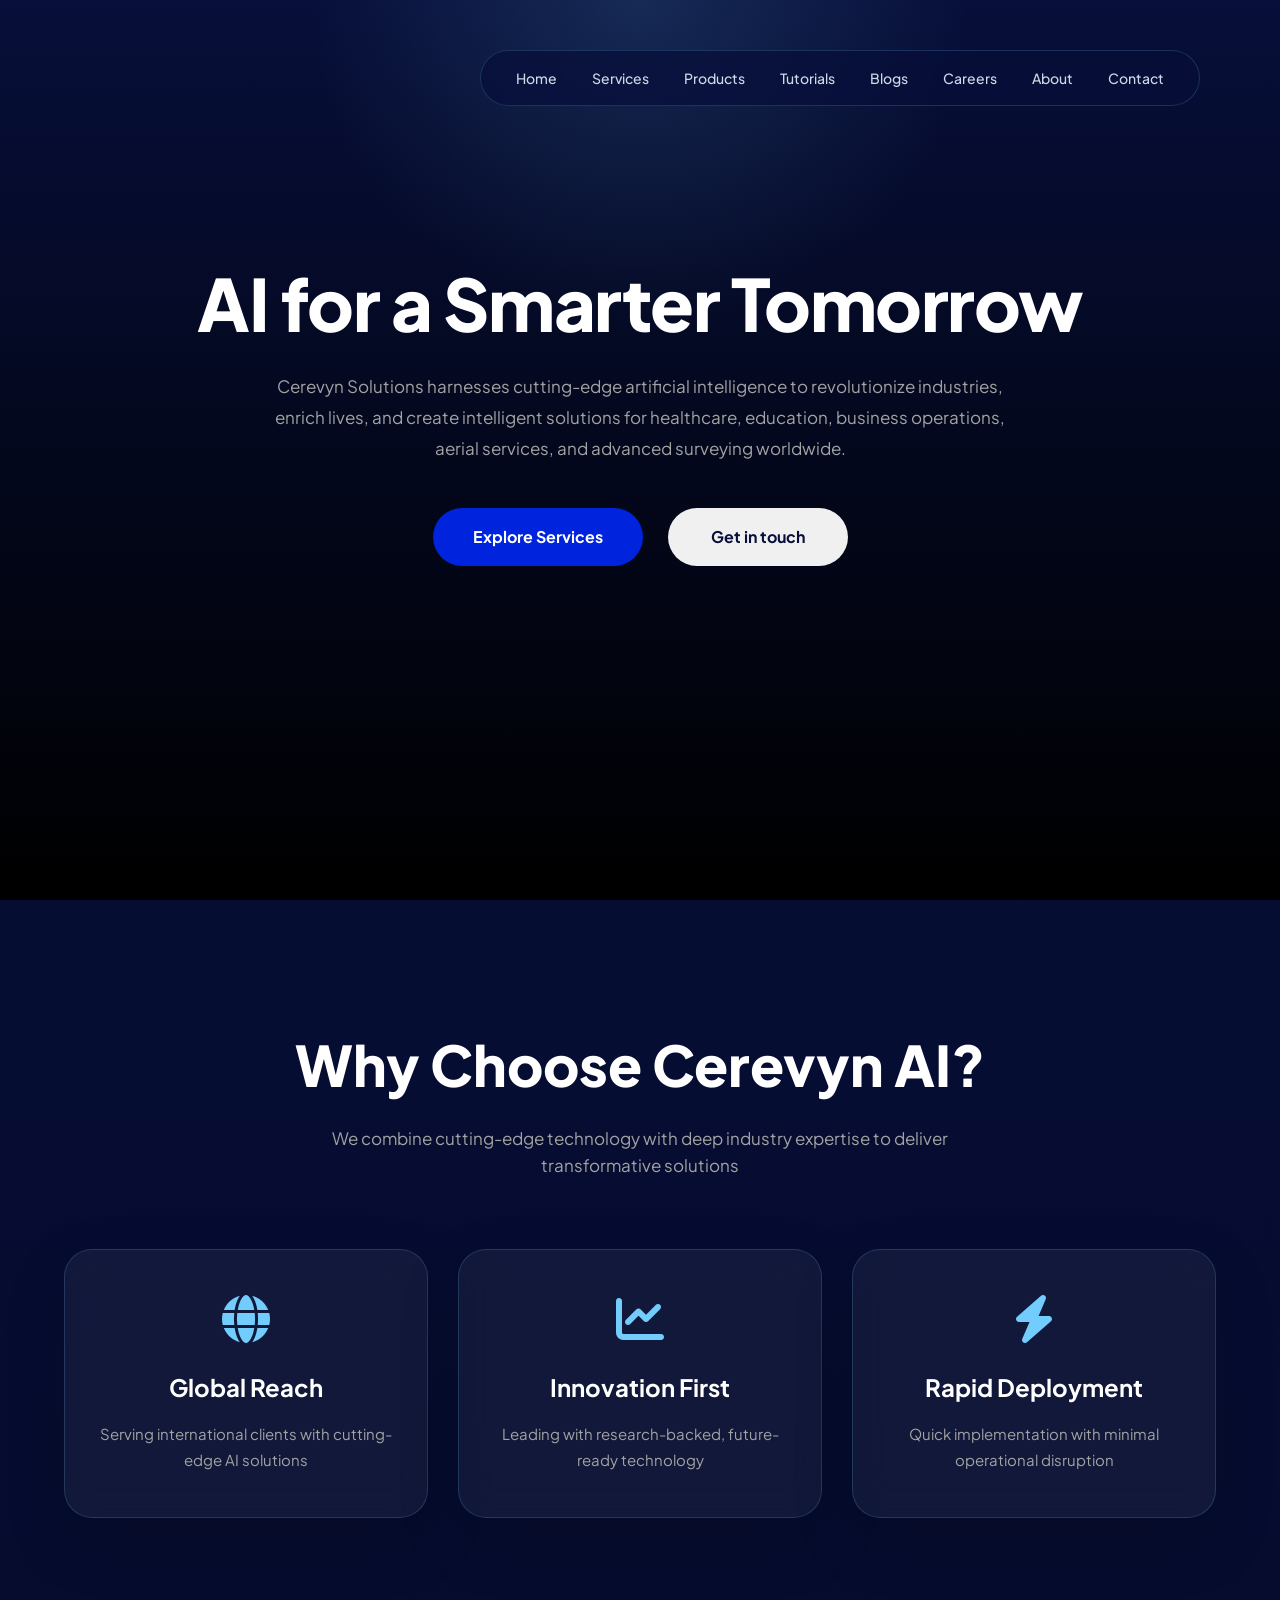
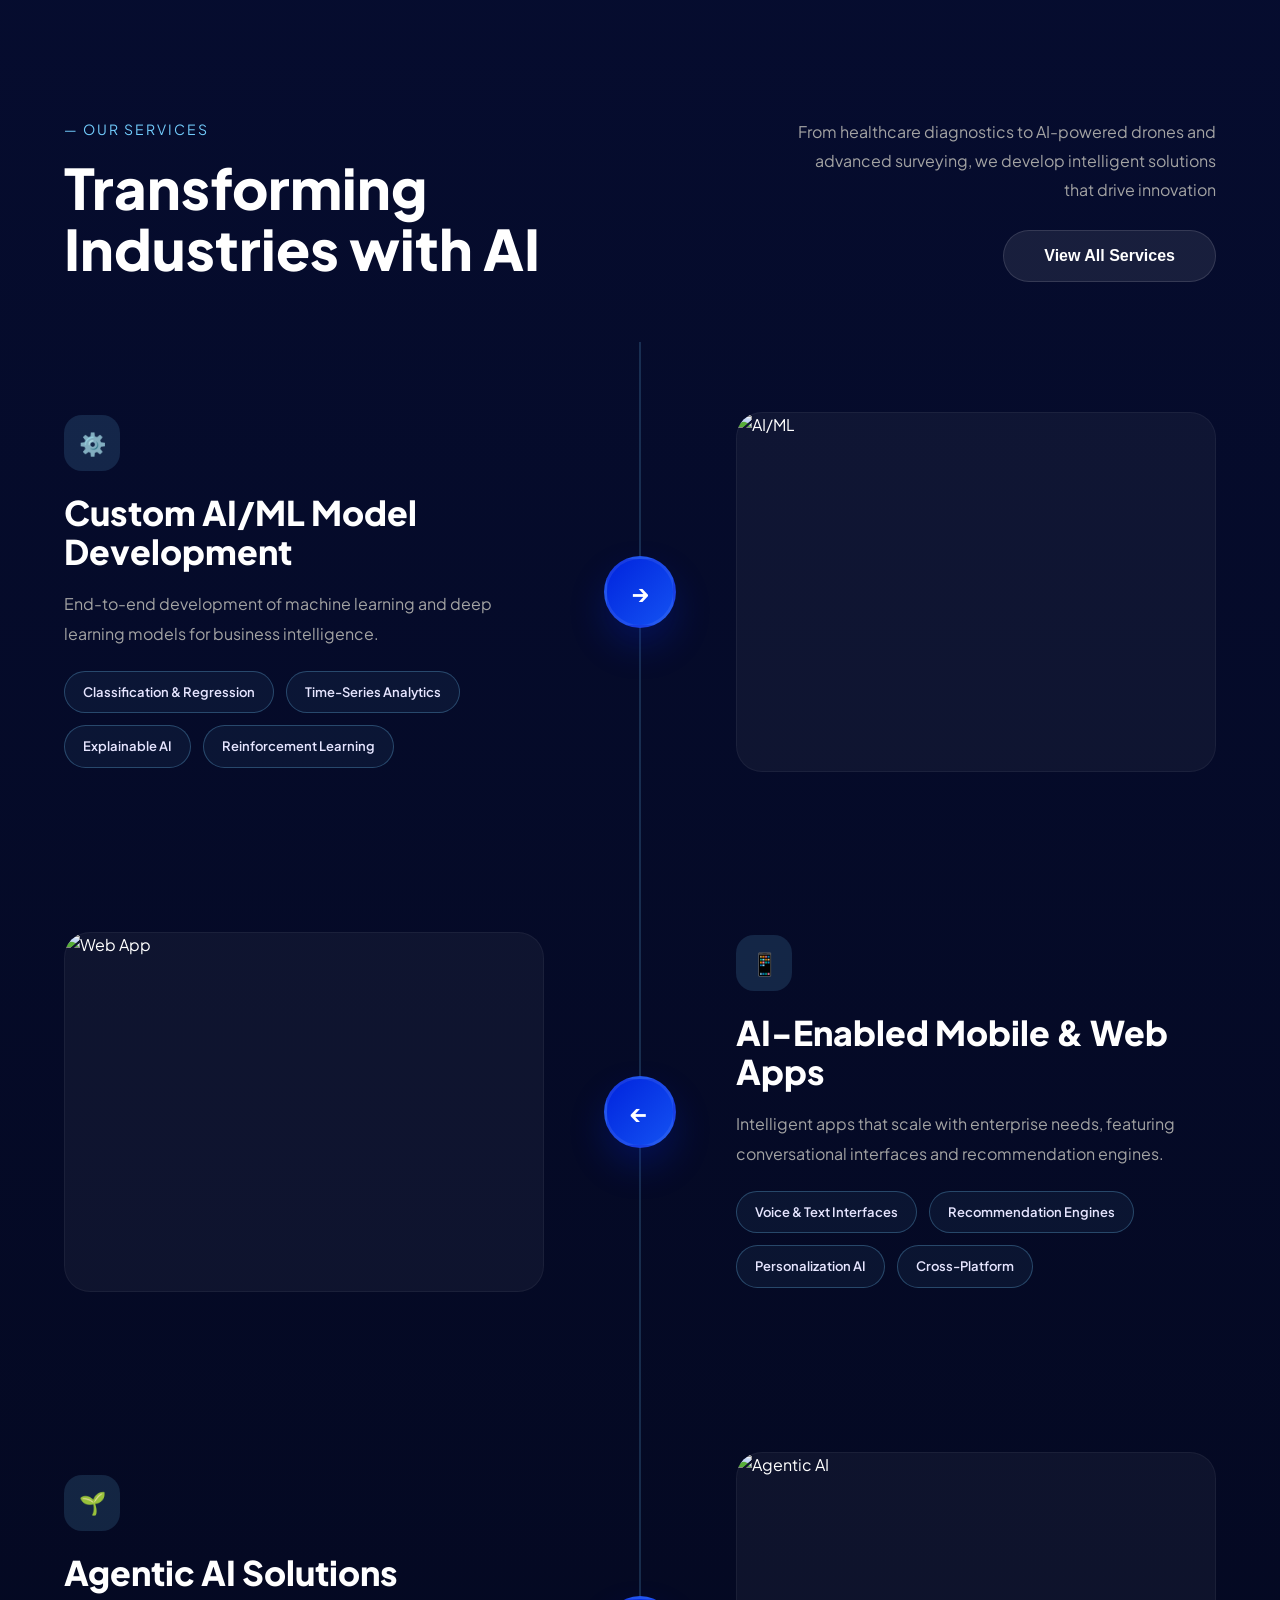
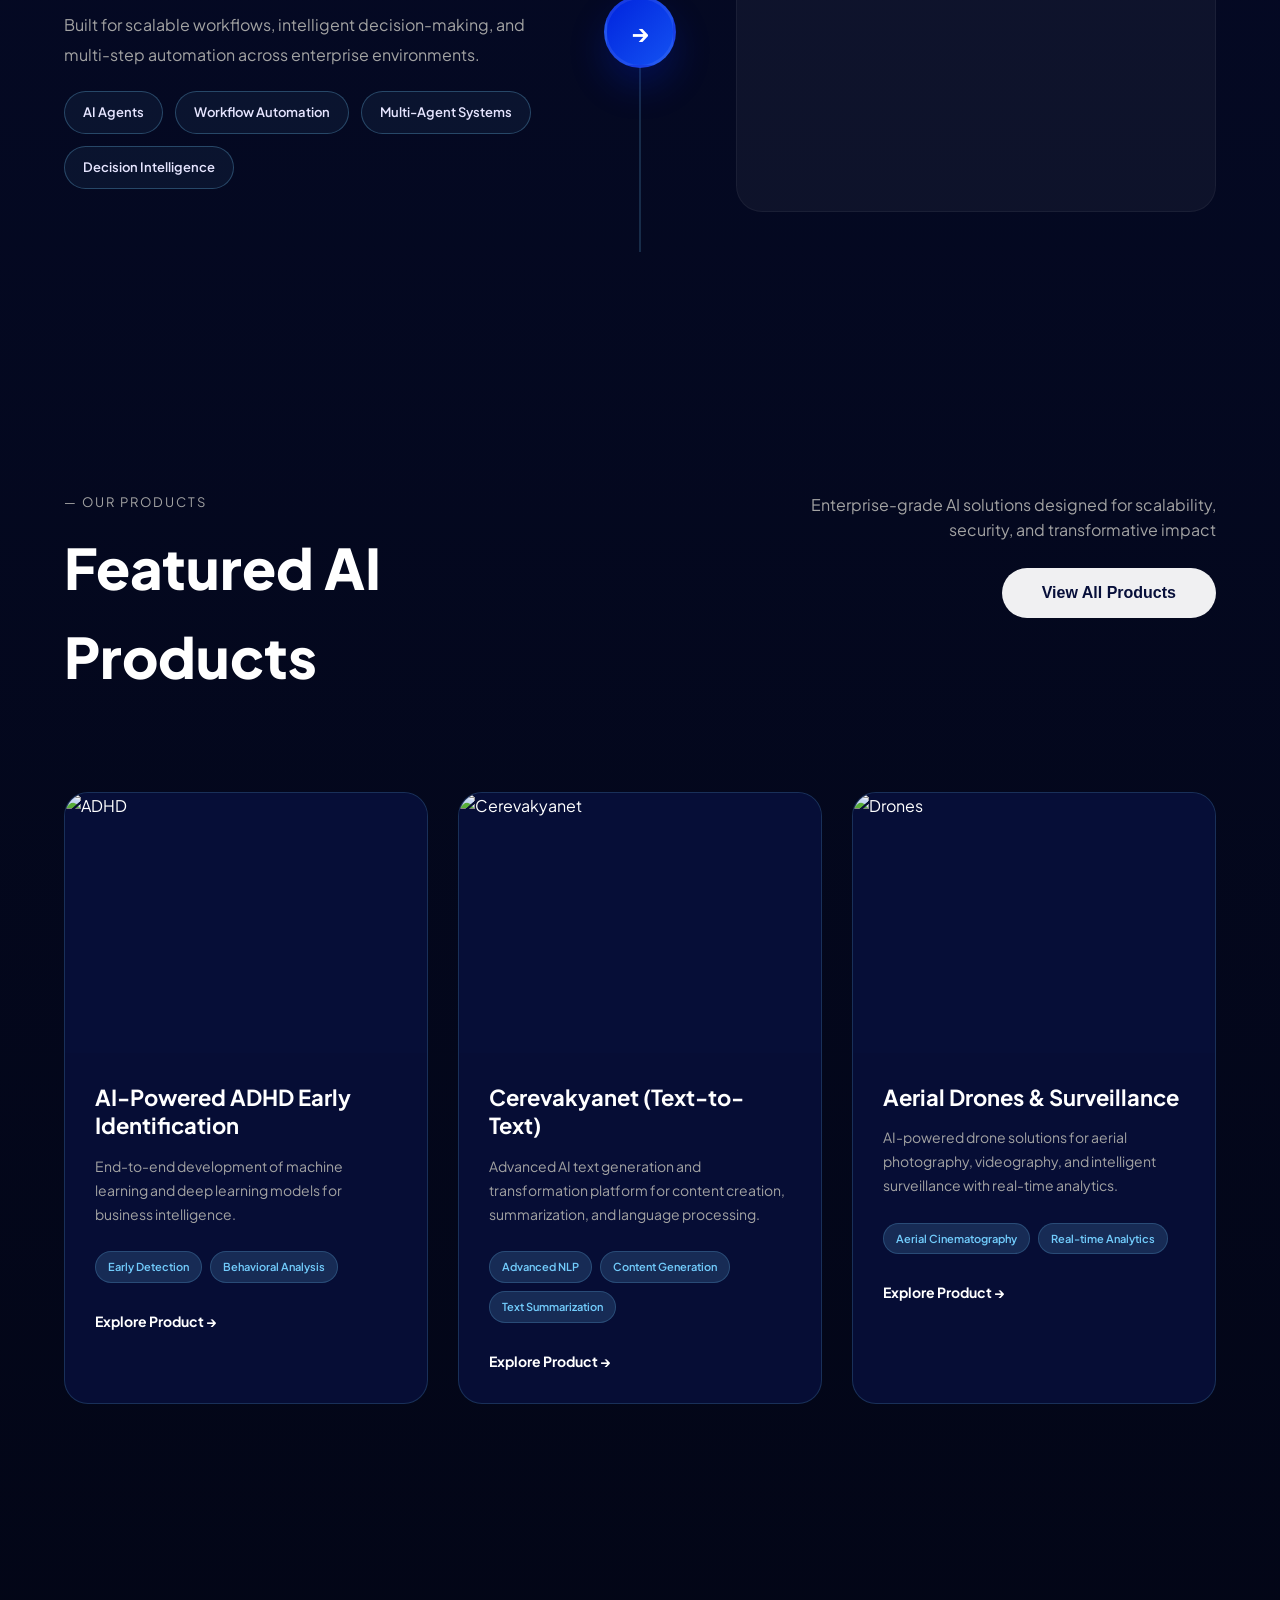
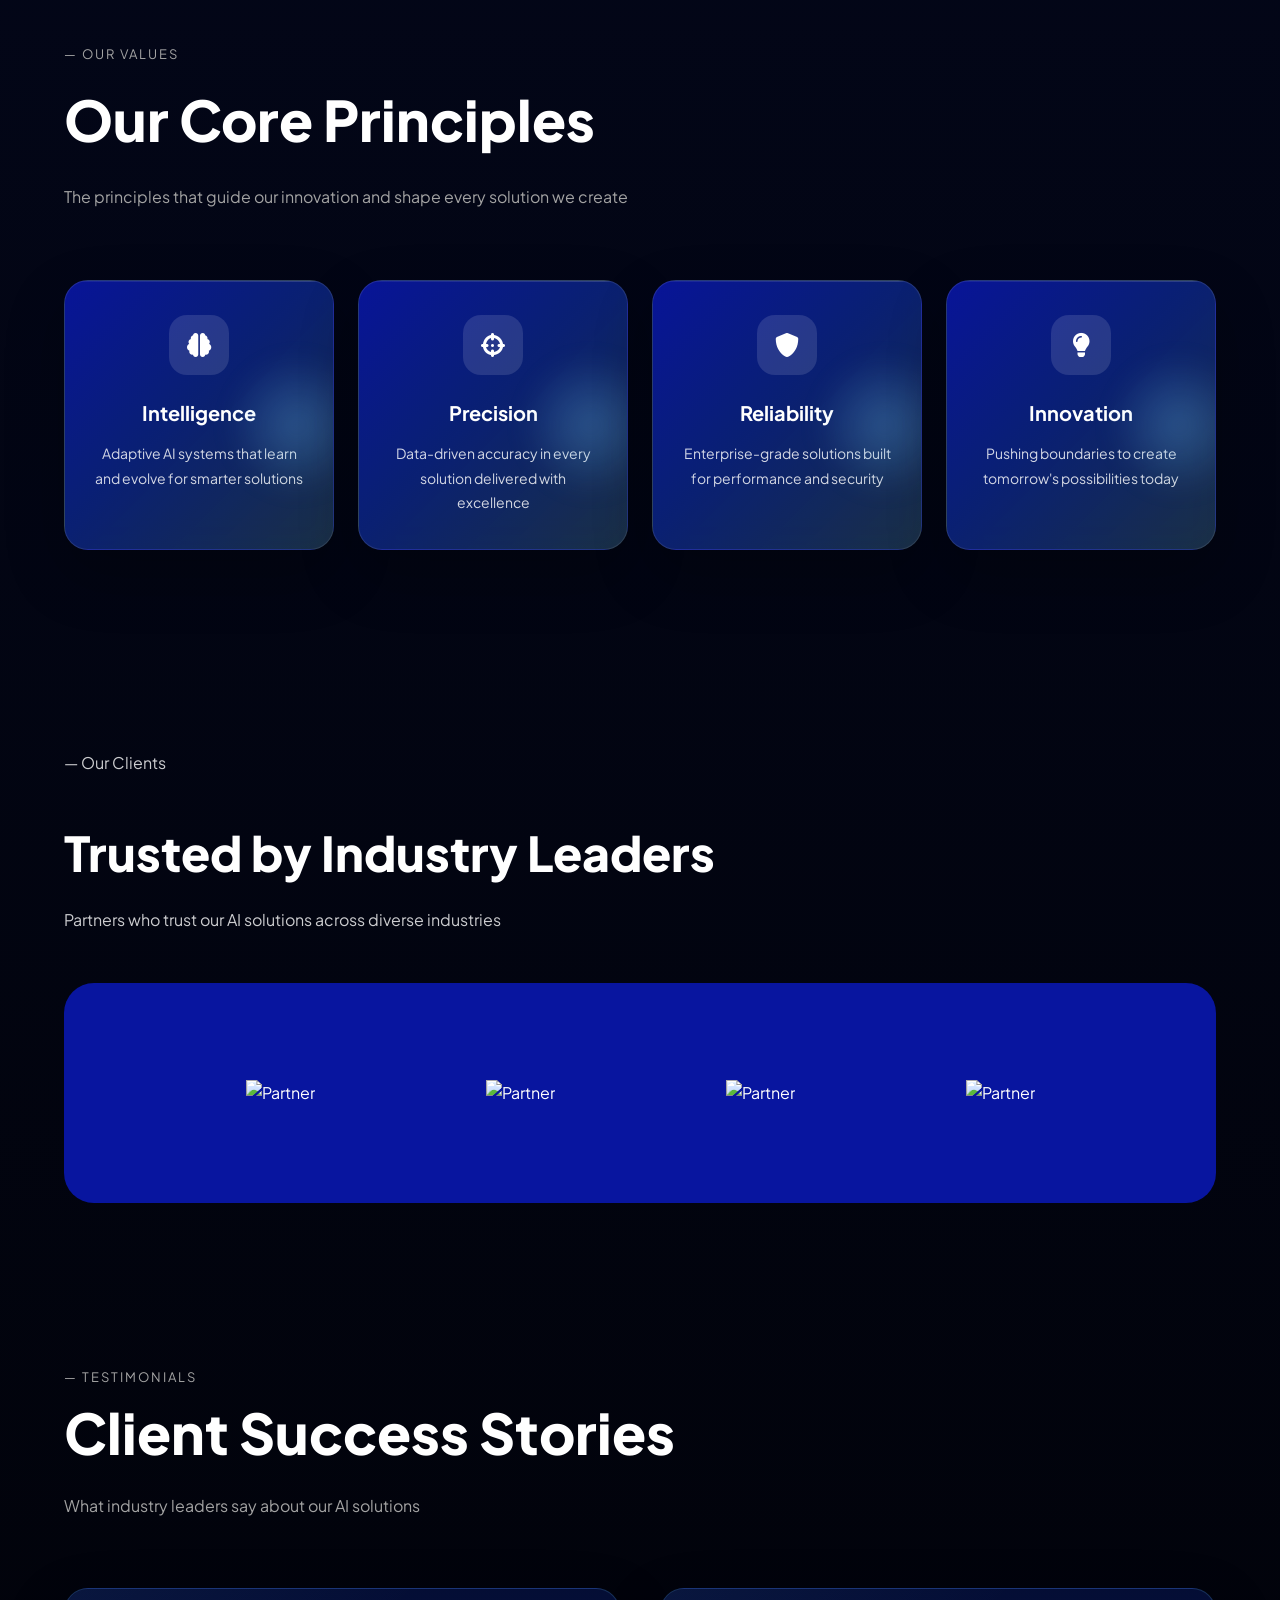
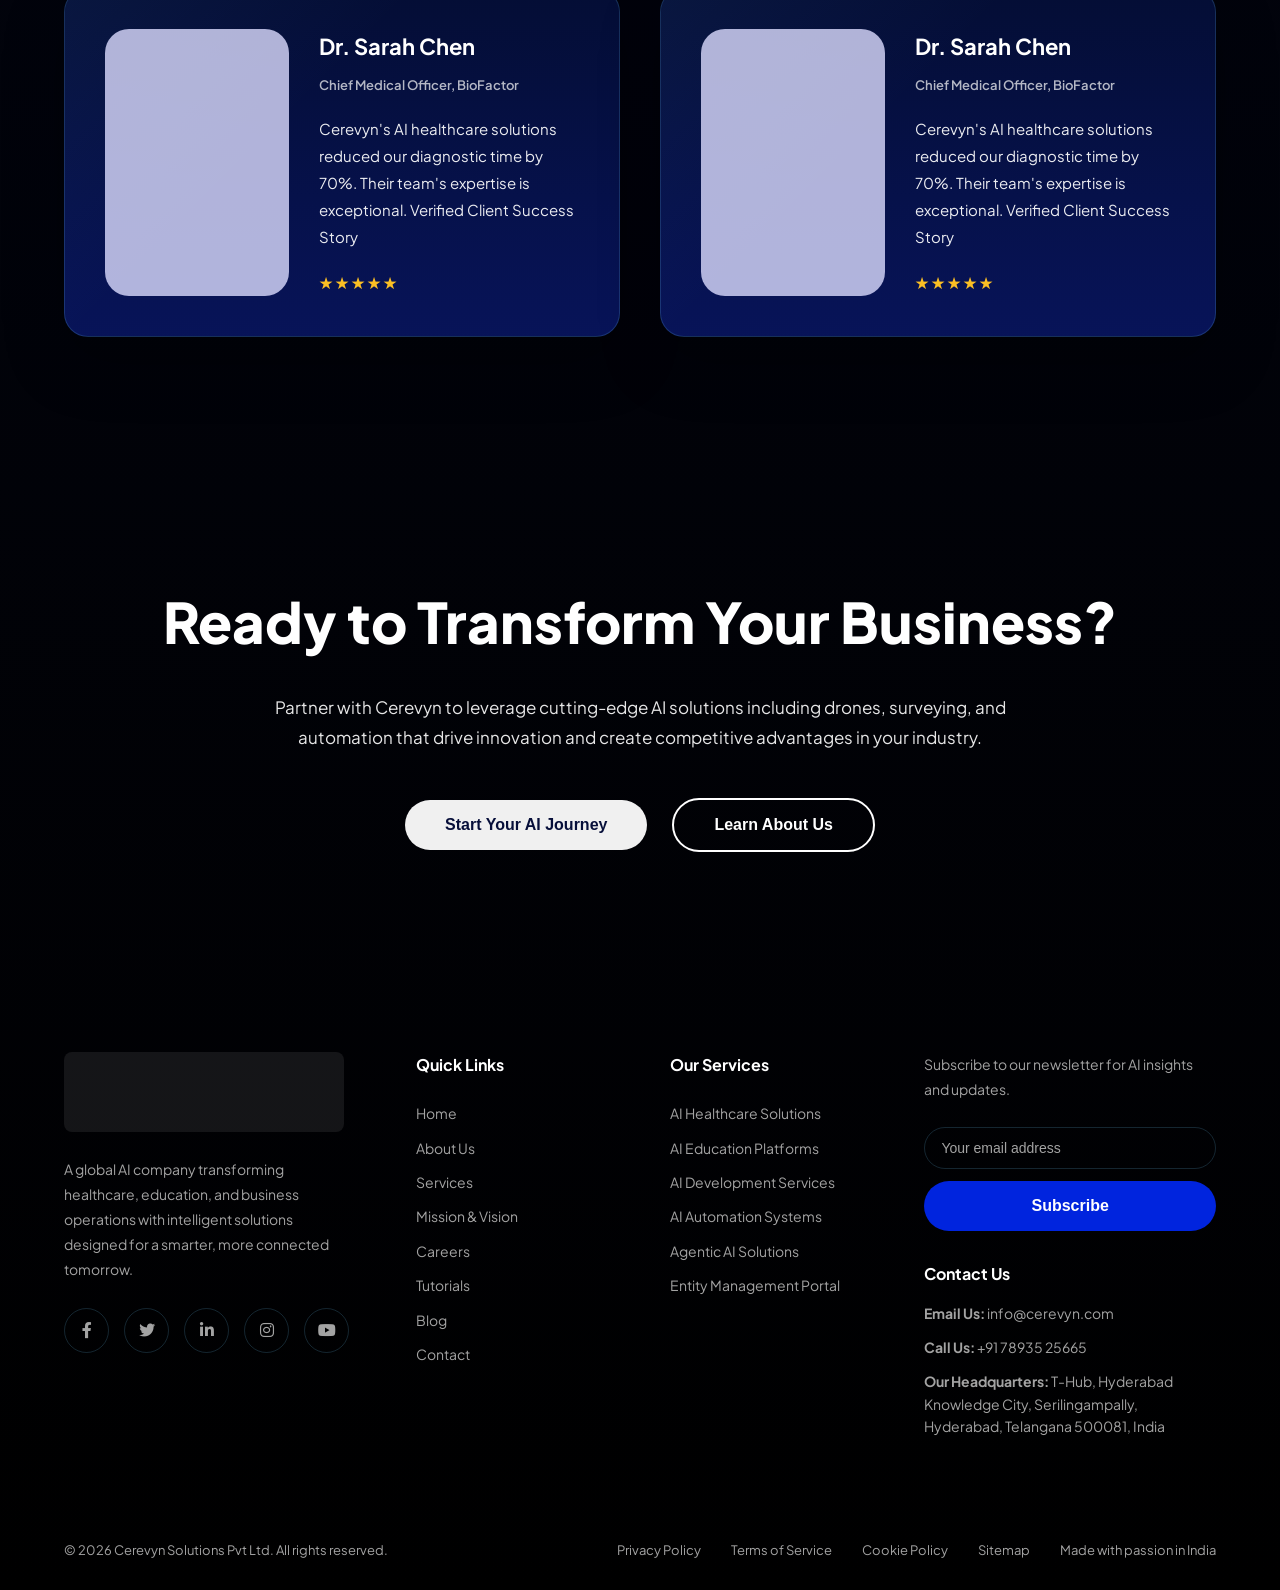
==== index.html @ 8dd22380 "Initial commit" ====
<!DOCTYPE html>
<html lang="en">
<head>
    <meta charset="UTF-8">
    <meta name="viewport" content="width=device-width, initial-scale=1.0">
    <title>Cerevyn AI | Smarter Tomorrow</title>
    <link href="https://fonts.googleapis.com/css2?family=Plus+Jakarta+Sans:wght@300;400;500;600;700;800&display=swap" rel="stylesheet">
    <link rel="stylesheet" href="https://cdnjs.cloudflare.com/ajax/libs/font-awesome/6.0.0/css/all.min.css">
    
    <style>
        :root {
            --primary-blue: #0024DE;
            --primary-accent: #72CCFC;
            --dark-bg: #070F3A;
            --darker-bg: #000000;
            --text-light: #E6E5FF;
            --text-muted: #A3A3A3;
            --surface: rgba(255, 255, 255, 0.06);
            --surface-strong: rgba(255, 255, 255, 0.10);
            --border-color: rgba(114, 204, 252, 0.18);
        }

        * { margin: 0; padding: 0; box-sizing: border-box; }
        body { 
            font-family: 'Plus Jakarta Sans', sans-serif; 
            background: linear-gradient(180deg, #070F3A 0%, #000000 100%);
            color: white; 
            line-height: 1.6; 
            overflow-x: hidden;
        }
        .container { width: 90%; max-width: 1250px; margin: auto; }

        /* === NAVIGATION === */
        nav {
            display: flex;
            justify-content: flex-end;
            align-items: center;
            padding: 20px 40px;
            position: absolute;
            top: 30px;
            right: 40px;
            z-index: 100;
        }
        .logo { 
            display: none;
        }
        .nav-links { 
            display: flex; 
            list-style: none; 
            gap: 35px;
            background: rgba(7, 15, 58, 0.75);
            padding: 14px 35px;
            border-radius: 50px;
            backdrop-filter: blur(18px);
            border: 1px solid rgba(114, 204, 252, 0.18);
        }
        .nav-links a { 
            color: #d0d8e8; 
            text-decoration: none; 
            font-size: 14px; 
            font-weight: 500; 
            transition: 0.3s;
        }
        .nav-links a:hover { color: white; }

        /* === HERO SECTION === */
        .hero {
            padding: 180px 0 220px;
            background: linear-gradient(180deg, var(--dark-bg) 0%, var(--darker-bg) 100%), url('assets/pic_1.png') center/cover no-repeat;
            position: relative;
            overflow: hidden;
            text-align: center;
            min-height: 100vh;
            display: flex;
            flex-direction: column;
            justify-content: center;
            align-items: center;
        }
        .hero::before {
            content: '';
            position: absolute;
            top: 0;
            left: 0;
            right: 0;
            bottom: 0;
            background: radial-gradient(circle at top, rgba(114, 204, 252, 0.14), transparent 30%);
            pointer-events: none;
        }
        .hero .container { position: relative; z-index: 2; display: flex; flex-direction: column; align-items: center; }
        .hero h1 { 
            font-size: 72px; 
            font-weight: 800; 
            line-height: 1.2; 
            margin-bottom: 25px; 
            letter-spacing: -1.5px;
        }
        .hero p { 
            color: var(--text-muted); 
            max-width: 750px; 
            margin-bottom: 45px; 
            font-size: 17px;
            line-height: 1.8;
        }
        .btn-group { 
            display: flex; 
            gap: 25px; 
            align-items: center; 
            justify-content: center;
        }
        .btn { 
            padding: 16px 40px; 
            border-radius: 50px; 
            text-decoration: none; 
            font-weight: 700; 
            transition: 0.3s; 
            display: inline-block; 
            cursor: pointer; 
            border: none; 
            font-size: 16px;
        }
        .btn-blue { 
            background: var(--primary-blue); 
            color: white;
            min-width: 200px;
        }
        .btn-blue:hover { background: #001BBF; }
        .btn-white { 
            background: rgba(255, 255, 255, 0.94); 
            color: var(--dark-bg);
            min-width: 180px;
        }
        .btn-white:hover { background: white; }

        /* === WHY CHOOSE SECTION === */
        .why-section {
            padding: 120px 0;
            background: transparent;
            text-align: center;
        }
        .why-section h2 { font-size: 56px; font-weight: 800; margin-bottom: 15px; }
        .why-section > .container > p { 
            color: var(--text-muted); 
            font-size: 17px; 
            max-width: 650px; 
            margin: 0 auto 70px;
        }
        .grid-3 { 
            display: grid; 
            grid-template-columns: repeat(3, 1fr); 
            gap: 30px; 
        }
        .why-card { 
            padding: 45px 30px; 
            border: 1px solid rgba(114, 204, 252, 0.18); 
            border-radius: 28px; 
            transition: transform 0.4s ease, border-color 0.4s ease, background 0.4s ease;
            background: rgba(255, 255, 255, 0.05);
            backdrop-filter: blur(18px);
            box-shadow: 0 24px 60px rgba(0, 0, 0, 0.18);
        }
        .why-card:hover { 
            border-color: rgba(114, 204, 252, 0.55);
            background: rgba(114, 204, 252, 0.12);
            transform: translateY(-10px);
        }
        .why-card i { 
            font-size: 48px; 
            margin-bottom: 25px; 
            display: block; 
            color: var(--primary-accent);
        }
        .why-card h3 { font-size: 24px; margin-bottom: 15px; font-weight: 700; }
        .why-card p { color: var(--text-muted); font-size: 15px; line-height: 1.7; }

        /* === SERVICES SECTION === */
        .services {
            padding: 80px 0 120px;
            background: transparent;
        }
        .services-header-top {
            display: flex;
            justify-content: space-between;
            align-items: flex-start;
            gap: 40px;
            margin-bottom: 60px;
        }
        .services-header-left span { 
            color: var(--primary-accent); 
            font-size: 14px; 
            text-transform: uppercase; 
            letter-spacing: 2px; 
            display: block; 
            margin-bottom: 16px;
        }
        .services-header-left h2 { 
            font-size: 56px; 
            font-weight: 800; 
            margin-bottom: 0;
            max-width: 520px;
            line-height: 1.1;
            color: white;
        }
        .services-header-right {
            text-align: right;
            max-width: 420px;
        }
        .services-header-right p { 
            color: var(--text-muted); 
            font-size: 16px; 
            margin-bottom: 25px;
            line-height: 1.8;
        }
        .services-header-right .btn-white {
            background: rgba(255,255,255,0.08);
            color: white;
            border: 1px solid rgba(255,255,255,0.12);
        }
        .services-header-right .btn-white:hover {
            background: rgba(255,255,255,0.14);
        }
        .services-timeline {
            position: relative;
            display: grid;
            gap: 80px;
            padding-top: 30px;
        }
        .timeline-line {
            position: absolute;
            left: 50%;
            transform: translateX(-50%);
            width: 2px;
            top: 0;
            bottom: 0;
            background: rgba(114, 204, 252, 0.18);
            z-index: 1;
        }
        .service-item {
            display: grid;
            grid-template-columns: 1fr 96px 1fr;
            grid-template-areas: "image dot content";
            gap: 48px;
            align-items: center;
            position: relative;
            padding: 40px 0;
        }
        .service-item:nth-child(even) {
            grid-template-areas: "content dot image";
        }
        .timeline-dot {
            grid-area: dot;
            align-self: center;
            justify-self: center;
            width: 72px;
            height: 72px;
            background: linear-gradient(135deg, var(--primary-blue), #1452f2);
            border-radius: 50%;
            display: flex;
            align-items: center;
            justify-content: center;
            color: white;
            font-size: 24px;
            z-index: 3;
            flex-shrink: 0;
            border: 3px solid rgba(255,255,255,0.08);
            box-shadow: 0 18px 36px rgba(0, 36, 222, 0.24);
            font-weight: 700;
            line-height: 1;
        }
        .service-image {
            grid-area: image;
            width: 100%;
            min-height: 360px;
            border-radius: 26px;
            overflow: hidden;
            background: rgba(255,255,255,0.04);
            box-shadow: inset 0 0 0 1px rgba(255,255,255,0.05);
        }
        .service-image img {
            width: 100%;
            height: 100%;
            object-fit: cover;
            transition: transform 0.6s ease;
        }
        .service-item:hover .service-image img {
            transform: scale(1.04);
        }
        .service-content {
            grid-area: content;
            padding: 0;
            color: var(--text-light);
            text-align: left;
            max-width: 540px;
        }
        .service-icon {
            width: 56px;
            height: 56px;
            background: rgba(114, 204, 252, 0.14);
            border-radius: 18px;
            display: flex;
            align-items: center;
            justify-content: center;
            font-size: 22px;
            color: var(--primary-accent);
            margin-bottom: 22px;
        }
        .service-content h3 { 
            font-size: 34px; 
            font-weight: 800; 
            margin-bottom: 18px;
            line-height: 1.15;
            color: white;
        }
        .service-content p { 
            color: var(--text-muted);
            font-size: 16px; 
            line-height: 1.85;
            margin-bottom: 22px;
        }
        .service-tags {
            display: flex;
            flex-wrap: wrap;
            gap: 12px;
        }
        .service-tag {
            border: 1px solid rgba(114, 204, 252, 0.28);
            color: var(--text-light);
            padding: 10px 18px;
            border-radius: 999px;
            font-size: 13px;
            font-weight: 600;
            background: rgba(114, 204, 252, 0.06);
            transition: 0.3s;
        }
        .service-tag:hover {
            background: rgba(114, 204, 252, 0.16);
            border-color: rgba(114, 204, 252, 0.45);
            color: white;
        }
        @media (max-width: 992px) {
            .services-header-top {
                flex-direction: column;
                align-items: flex-start;
            }
            .services-header-right {
                text-align: left;
                max-width: 100%;
            }
            .service-item {
                grid-template-columns: 1fr;
                gap: 25px;
                padding-left: 0;
            }
            .service-item:nth-child(even) .service-image,
            .service-item:nth-child(even) .service-content {
                order: unset;
            }
            .services-timeline {
                padding-left: 20px;
            }
            .timeline-line {
                left: 30px;
            }
            .timeline-dot {
                position: absolute;
                left: 0;
                margin-left: -36px;
            }
        }

        /* === PRODUCTS SECTION === */
        .products {
            padding: 120px 0;
            background: transparent;
        }
        .products-header {
            display: flex;
            justify-content: space-between;
            align-items: flex-start;
            margin-bottom: 70px;
        }
        .products-header-left span { color: var(--text-muted); font-size: 13px; text-transform: uppercase; letter-spacing: 2px; display: block; margin-bottom: 10px; }
        .products-header-left h2 { font-size: 56px; font-weight: 800; margin-bottom: 20px; }
        .products-header-right {
            text-align: right;
            max-width: 450px;
        }
        .products-header-right p { color: var(--text-muted); font-size: 16px; margin-bottom: 25px; }

        .prod-grid { 
            display: grid; 
            grid-template-columns: repeat(3, 1fr); 
            gap: 30px;
        }
        .prod-card { 
            background: rgba(7, 15, 58, 0.88);
            border-radius: 24px; 
            overflow: hidden;
            color: white; 
            transition: 0.4s ease;
            border: 1px solid rgba(114, 204, 252, 0.18);
        }
        .prod-card:hover { 
            transform: translateY(-10px);
            border-color: var(--primary-blue);
        }
        .prod-img { 
            width: 100%; 
            height: 260px; 
            background: rgba(7, 15, 58, 0.55); 
            overflow: hidden;
        }
        .prod-img img { 
            width: 100%; 
            height: 100%; 
            object-fit: cover;
        }
        .prod-body { 
            padding: 30px;
        }
        .prod-body h4 { 
            font-size: 22px; 
            font-weight: 700; 
            margin-bottom: 15px; 
            line-height: 1.3;
        }
        .prod-body p { 
            color: var(--text-muted); 
            font-size: 14px; 
            margin-bottom: 25px; 
            line-height: 1.7;
        }
        .prod-tags { 
            display: flex; 
            flex-wrap: wrap; 
            gap: 8px; 
            margin-bottom: 25px;
        }
        .prod-tag { 
            background: rgba(114, 204, 252, 0.16);
            color: var(--primary-accent);
            padding: 6px 12px;
            border-radius: 50px;
            font-size: 11px;
            font-weight: 600;
            border: 1px solid rgba(114, 204, 252, 0.20);
        }
        .prod-link { 
            color: white; 
            text-decoration: none; 
            font-size: 14px; 
            font-weight: 700;
            display: inline-flex;
            align-items: center;
            gap: 8px;
            transition: 0.3s;
        }
        .prod-link:hover { color: var(--primary-blue); }

        /* === PRINCIPLES SECTION === */
        .principles {
            padding: 120px 0;
            background: transparent;
        }
        .principles span:first-child { 
            color: var(--text-muted); 
            font-size: 13px; 
            text-transform: uppercase; 
            letter-spacing: 2px; 
            display: block; 
            margin-bottom: 10px;
        }
        .principles h2 { 
            font-size: 56px; 
            font-weight: 800; 
            margin-bottom: 20px;
        }
        .principles > .container > span:last-of-type { 
            color: var(--text-muted); 
            font-size: 16px;
            display: block;
            margin-bottom: 70px;
        }
        .grid-4 { 
            display: grid; 
            grid-template-columns: repeat(4, 1fr); 
            gap: 24px;
        }
        .principle-card { 
            position: relative;
            overflow: hidden;
            min-height: 220px;
            padding: 34px 28px;
            border: 1px solid rgba(217, 217, 217, 0.12);
            border-radius: 24px;
            text-align: center;
            background: linear-gradient(135deg, rgba(8, 21, 159, 0.95) 0%, rgba(10, 34, 125, 0.92) 45%, rgba(114, 204, 252, 0.22) 100%);
            box-shadow: 0 24px 60px rgba(0, 0, 0, 0.24);
            backdrop-filter: blur(18px);
            transition: transform 0.4s ease, border-color 0.4s ease;
        }
        .principle-card::before {
            content: '';
            position: absolute;
            right: -20%;
            top: 20%;
            width: 180px;
            height: 180px;
            background: radial-gradient(circle, rgba(114, 204, 252, 0.28), transparent 55%);
            filter: blur(12px);
            pointer-events: none;
        }
        .principle-card::after {
            content: '';
            position: absolute;
            left: 0;
            top: 0;
            right: 0;
            height: 1px;
            background: linear-gradient(90deg, rgba(255,255,255,0.18) 0%, rgba(217,217,217,0.53) 100%);
            opacity: 0.35;
            pointer-events: none;
        }
        .principle-card:hover {
            border-color: rgba(114, 204, 252, 0.55);
            transform: translateY(-8px);
        }
        .principle-card i { 
            width: 60px;
            height: 60px;
            margin: 0 auto 22px;
            display: inline-flex;
            align-items: center;
            justify-content: center;
            font-size: 24px; 
            color: white;
            background: rgba(255, 255, 255, 0.12);
            border-radius: 18px;
        }
        .principle-card h4 { font-size: 20px; font-weight: 700; margin-bottom: 12px; color: white; }
        .principle-card p { color: rgba(255, 255, 255, 0.82); font-size: 14px; line-height: 1.75; }

        /* === PARTNERS SECTION === */
        .partners {
            padding: 80px 0 40px;
            background: transparent;
        }
        .partners h2 { 
            font-size: 48px; 
            font-weight: 800; 
            margin-bottom: 15px; 
            color: white;
        }
        .partners > .container > span {
            color: rgba(255, 255, 255, 0.8);
            font-size: 16px;
            display: block;
            margin-bottom: 40px;
        }
        .partners-grid {
            display: flex;
            justify-content: center;
            gap: 40px;
            align-items: center;
            overflow-x: auto;
            padding: 40px 24px;
            background: #08159F;
            border-radius: 30px;
            min-height: 220px;
            scroll-snap-type: x mandatory;
            -webkit-overflow-scrolling: touch;
        }
        .partners-grid::-webkit-scrollbar {
            height: 8px;
        }
        .partners-grid::-webkit-scrollbar-thumb {
            background: rgba(255,255,255,0.18);
            border-radius: 999px;
        }
        .partner-logo {
            min-width: 200px;
            height: 140px;
            flex: 0 0 auto;
            display: flex;
            align-items: center;
            justify-content: center;
            background: transparent;
            border: none;
            border-radius: 20px;
            scroll-snap-align: center;
            box-shadow: none;
            transition: transform 0.3s ease;
        }
        .partner-logo:hover {
            transform: translateY(-4px);
        }
        .partner-logo img {
            max-width: 100%;
            max-height: 100%;
            object-fit: contain;
            filter: brightness(1.05);
        }

        /* === TESTIMONIALS SECTION === */
        .testimonials {
            padding: 120px 0;
            background: transparent;
        }
        .testimonials span:first-child { 
            color: var(--text-muted); 
            font-size: 13px; 
            text-transform: uppercase; 
            letter-spacing: 2px; 
        }
        .testimonials h2 { 
            font-size: 56px; 
            font-weight: 800; 
            margin-bottom: 15px;
        }
        .testimonials > .container > span:last-of-type { 
            color: var(--text-muted); 
            font-size: 16px;
            display: block;
            margin-bottom: 70px;
        }
        .test-grid { 
            display: grid; 
            grid-template-columns: repeat(2, 1fr); 
            gap: 40px;
        }
        .test-card { 
            position: relative;
            display: grid;
            grid-template-columns: 1fr 260px;
            gap: 30px;
            background: linear-gradient(180deg, rgba(4, 14, 55, 0.96) 0%, rgba(8, 21, 96, 0.92) 100%);
            padding: 40px;
            border-radius: 24px;
            border: 1px solid rgba(114, 204, 252, 0.18);
            box-shadow: 0 24px 60px rgba(0, 0, 0, 0.25);
            min-height: 280px;
        }
        .test-card::before {
            content: '';
            position: absolute;
            inset: 0;
            z-index: 0;
            border-radius: 24px;
            background: linear-gradient(135deg, rgba(114, 204, 252, 0.08) 0%, transparent 40%);
            opacity: 0.6;
            pointer-events: none;
        }
        .test-card > * {
            position: relative;
            z-index: 1;
        }
        .test-pfp { 
            width: 100%; 
            min-height: 240px;
            background: rgba(221, 221, 255, 0.8);
            border-radius: 24px;
            flex-shrink: 0;
        }
        .test-content h4 { 
            font-size: 22px; 
            font-weight: 700; 
            margin-bottom: 10px;
            color: white;
        }
        .test-role { 
            color: rgba(255, 255, 255, 0.7);
            font-size: 13px;
            font-weight: 600;
            margin-bottom: 20px;
        }
        .test-quote { 
            color: rgba(255, 255, 255, 0.92); 
            font-size: 15px; 
            line-height: 1.8;
            margin-bottom: 20px;
            max-width: 100%;
        }
        .stars { 
            color: #fbbf24; 
            font-size: 16px; 
            letter-spacing: 2px;
        }
        @media (max-width: 992px) {
            .test-grid { grid-template-columns: 1fr; }
            .test-card { grid-template-columns: 1fr; }
            .partners-grid { padding: 30px 18px; gap: 24px; }
        }

        /* === CTA SECTION === */
        .cta-section {
            padding: 120px 0;
            background: transparent;
            text-align: center;
        }
        .cta-section h2 { 
            font-size: 56px; 
            font-weight: 800; 
            margin-bottom: 25px;
            color: white;
        }
        .cta-section p { 
            color: rgba(255, 255, 255, 0.9); 
            font-size: 17px; 
            max-width: 750px;
            margin: 0 auto 45px;
            line-height: 1.8;
        }

        /* === FOOTER === */
        footer {
            background: transparent;
            padding: 80px 0 30px;
            border-top: none;
        }
        .footer-grid {
            display: grid;
            grid-template-columns: 1.5fr 1fr 1fr 1.5fr;
            gap: 60px;
            margin-bottom: 60px;
        }
        .footer-col h4 { 
            font-size: 16px; 
            font-weight: 700; 
            margin-bottom: 25px;
        }
        .footer-logo-box {
            background: rgba(255, 255, 255, 0.08);
            width: 280px;
            height: 80px;
            border-radius: 8px;
            margin-bottom: 25px;
        }
        .footer-col p { 
            color: var(--text-muted); 
            font-size: 14px; 
            line-height: 1.8;
            margin-bottom: 25px;
        }
        .footer-col ul {
            list-style: none;
            padding: 0;
        }
        .footer-col li { 
            color: var(--text-muted); 
            font-size: 14px; 
            margin-bottom: 12px; 
            cursor: pointer; 
            transition: 0.3s;
        }
        .footer-col li:hover { color: white; }
        .social-icons { 
            display: flex; 
            gap: 15px; 
            margin-top: 25px;
        }
        .social-icons a { 
            width: 45px;
            height: 45px;
            border: 1px solid var(--border-color);
            border-radius: 50%;
            display: flex;
            align-items: center;
            justify-content: center;
            color: var(--text-muted);
            text-decoration: none;
            transition: 0.3s;
        }
        .social-icons a:hover { 
            border-color: var(--primary-blue);
            color: white;
        }
        .footer-subscribe {
            display: flex;
            flex-direction: column;
            gap: 12px;
        }
        .footer-subscribe input {
            padding: 12px 16px;
            border-radius: 50px;
            border: 1px solid var(--border-color);
            background: transparent;
            color: white;
            font-size: 14px;
        }
        .footer-subscribe input::placeholder { color: var(--text-muted); }
        .footer-contact { margin-top: 30px; }
        .footer-contact h4 { margin-bottom: 15px; }
        .contact-item {
            color: var(--text-muted);
            font-size: 14px;
            margin-bottom: 12px;
        }
        .footer-bottom {
            border-top: none;
            padding-top: 30px;
            display: flex;
            justify-content: space-between;
            align-items: center;
            color: var(--text-muted);
            font-size: 13px;
        }
        .footer-bottom-links { display: flex; gap: 30px; }
        .footer-bottom-links a { color: var(--text-muted); text-decoration: none; transition: 0.3s; }
        .footer-bottom-links a:hover { color: white; }

        @media (max-width: 992px) {
            .grid-3, .grid-4, .prod-grid, .test-grid, .footer-grid, .partners-grid { 
                grid-template-columns: 1fr;
            }
            .services-timeline { gap: 40px; }
            .timeline-center { display: none; }
            .service-item { grid-template-columns: 1fr; }
            .timeline-dot { display: none; }
        }
    </style>
</head>
<body>

<body>

<body>

    <!-- === NAVIGATION + HERO === -->
    <section class="hero">
        <nav>
            <ul class="nav-links">
                <li><a href="index.html">Home</a></li>
                <li><a href="services.html">Services</a></li>
                <li><a href="products.html">Products</a></li>
                <li><a href="#">Tutorials</a></li>
                <li><a href="#">Blogs</a></li>
                <li><a href="#">Careers</a></li>
                <li><a href="#">About</a></li>
                <li><a href="#">Contact</a></li>
            </ul>
        </nav>
        <div class="container" style="margin-top: 80px;">
            <h1>AI for a Smarter Tomorrow</h1>
            <p>Cerevyn Solutions harnesses cutting-edge artificial intelligence to revolutionize industries, enrich lives, and create intelligent solutions for healthcare, education, business operations, aerial services, and advanced surveying worldwide.</p>
            <div class="btn-group">
                <a href="services.html" class="btn btn-blue">Explore Services</a>
                <a href="#" class="btn btn-white">Get in touch</a>
            </div>
        </div>
    </section>

    <!-- === WHY CHOOSE === -->
    <section class="why-section">
        <div class="container">
            <h2>Why Choose Cerevyn AI?</h2>
            <p>We combine cutting-edge technology with deep industry expertise to deliver transformative solutions</p>
            <div class="grid-3">
                <div class="why-card">
                    <i class="fas fa-globe"></i>
                    <h3>Global Reach</h3>
                    <p>Serving international clients with cutting-edge AI solutions</p>
                </div>
                <div class="why-card">
                    <i class="fas fa-chart-line"></i>
                    <h3>Innovation First</h3>
                    <p>Leading with research-backed, future-ready technology</p>
                </div>
                <div class="why-card">
                    <i class="fas fa-bolt"></i>
                    <h3>Rapid Deployment</h3>
                    <p>Quick implementation with minimal operational disruption</p>
                </div>
            </div>
        </div>
    </section>

    <!-- === SERVICES === -->
    <section class="services">
        <div class="container">
            <div class="services-header-top">
                <div class="services-header-left">
                    <span>— Our Services</span>
                    <h2>Transforming Industries with AI</h2>
                </div>
                <div class="services-header-right">
                    <p>From healthcare diagnostics to AI-powered drones and advanced surveying, we develop intelligent solutions that drive innovation</p>
                    <button class="btn btn-white">View All Services</button>
                </div>
            </div>

            <div class="services-timeline">
                <div class="timeline-line"></div>

                <!-- Service 1 -->
                <div class="service-item">
                    <div class="service-image">
                        <img src="https://images.unsplash.com/photo-1620712014215-c8ee4a2b7d46?w=600" alt="AI/ML">
                    </div>
                    <div class="timeline-dot">→</div>
                    <div class="service-content">
                        <div class="service-icon">⚙️</div>
                        <h3>Custom AI/ML Model Development</h3>
                        <p>End-to-end development of machine learning and deep learning models for business intelligence.</p>
                        <div class="service-tags">
                            <span class="service-tag">Classification & Regression</span>
                            <span class="service-tag">Time-Series Analytics</span>
                            <span class="service-tag">Explainable AI</span>
                            <span class="service-tag">Reinforcement Learning</span>
                        </div>
                    </div>
                </div>

                <!-- Service 2 -->
                <div class="service-item">
                    <div class="service-content">
                        <div class="service-icon">📱</div>
                        <h3>AI-Enabled Mobile & Web Apps</h3>
                        <p>Intelligent apps that scale with enterprise needs, featuring conversational interfaces and recommendation engines.</p>
                        <div class="service-tags">
                            <span class="service-tag">Voice & Text Interfaces</span>
                            <span class="service-tag">Recommendation Engines</span>
                            <span class="service-tag">Personalization AI</span>
                            <span class="service-tag">Cross-Platform</span>
                        </div>
                    </div>
                    <div class="timeline-dot">←</div>
                    <div class="service-image">
                        <img src="https://images.unsplash.com/photo-1517694712202-14dd9538aa97?w=600" alt="Web App">
                    </div>
                </div>

                <!-- Service 3 -->
                <div class="service-item">
                    <div class="service-image">
                        <img src="https://images.unsplash.com/photo-1677442d019cecf8fbf5d1b51591f0caf97ea89e5?w=600" alt="Agentic AI">
                    </div>
                    <div class="timeline-dot">→</div>
                    <div class="service-content">
                        <div class="service-icon">🌱</div>
                        <h3>Agentic AI Solutions</h3>
                        <p>Built for scalable workflows, intelligent decision-making, and multi-step automation across enterprise environments.</p>
                        <div class="service-tags">
                            <span class="service-tag">AI Agents</span>
                            <span class="service-tag">Workflow Automation</span>
                            <span class="service-tag">Multi-Agent Systems</span>
                            <span class="service-tag">Decision Intelligence</span>
                        </div>
                    </div>
                </div>
            </div>
        </div>
    </section>

    <!-- === PRODUCTS === -->
    <section class="products">
        <div class="container">
            <div class="products-header">
                <div class="products-header-left">
                    <span>— Our Products</span>
                    <h2>Featured AI<br>Products</h2>
                </div>
                <div class="products-header-right">
                    <p>Enterprise-grade AI solutions designed for scalability, security, and transformative impact</p>
                    <button class="btn btn-white">View All Products</button>
                </div>
            </div>

            <div class="prod-grid">
                <div class="prod-card">
                    <div class="prod-img">
                        <img src="https://images.unsplash.com/photo-1559757175-5700dde675bc?w=600" alt="ADHD">
                    </div>
                    <div class="prod-body">
                        <h4>AI-Powered ADHD Early Identification</h4>
                        <p>End-to-end development of machine learning and deep learning models for business intelligence.</p>
                        <div class="prod-tags">
                            <span class="prod-tag">Early Detection</span>
                            <span class="prod-tag">Behavioral Analysis</span>
                        </div>
                        <a href="#" class="prod-link">Explore Product →</a>
                    </div>
                </div>

                <div class="prod-card">
                    <div class="prod-img">
                        <img src="https://images.unsplash.com/photo-1531746790731-6c087fecd05a?w=600" alt="Cerevakyanet">
                    </div>
                    <div class="prod-body">
                        <h4>Cerevakyanet (Text-to-Text)</h4>
                        <p>Advanced AI text generation and transformation platform for content creation, summarization, and language processing.</p>
                        <div class="prod-tags">
                            <span class="prod-tag">Advanced NLP</span>
                            <span class="prod-tag">Content Generation</span>
                            <span class="prod-tag">Text Summarization</span>
                        </div>
                        <a href="#" class="prod-link">Explore Product →</a>
                    </div>
                </div>

                <div class="prod-card">
                    <div class="prod-img">
                        <img src="https://images.unsplash.com/photo-1508614589041-895b88991e3e?w=600" alt="Drones">
                    </div>
                    <div class="prod-body">
                        <h4>Aerial Drones & Surveillance</h4>
                        <p>AI-powered drone solutions for aerial photography, videography, and intelligent surveillance with real-time analytics.</p>
                        <div class="prod-tags">
                            <span class="prod-tag">Aerial Cinematography</span>
                            <span class="prod-tag">Real-time Analytics</span>
                        </div>
                        <a href="#" class="prod-link">Explore Product →</a>
                    </div>
                </div>
            </div>
        </div>
    </section>

    <!-- === PRINCIPLES === -->
    <section class="principles">
        <div class="container">
            <span>— Our Values</span>
            <h2>Our Core Principles</h2>
            <span>The principles that guide our innovation and shape every solution we create</span>
            <div class="grid-4">
                <div class="principle-card">
                    <i class="fas fa-brain"></i>
                    <h4>Intelligence</h4>
                    <p>Adaptive AI systems that learn and evolve for smarter solutions</p>
                </div>
                <div class="principle-card">
                    <i class="fas fa-crosshairs"></i>
                    <h4>Precision</h4>
                    <p>Data-driven accuracy in every solution delivered with excellence</p>
                </div>
                <div class="principle-card">
                    <i class="fas fa-shield-alt"></i>
                    <h4>Reliability</h4>
                    <p>Enterprise-grade solutions built for performance and security</p>
                </div>
                <div class="principle-card">
                    <i class="fas fa-lightbulb"></i>
                    <h4>Innovation</h4>
                    <p>Pushing boundaries to create tomorrow's possibilities today</p>
                </div>
            </div>
        </div>
    </section>

    <!-- === PARTNERS === -->
    <section class="partners">
        <div class="container">
            <span>— Our Clients</span>
            <h2>Trusted by Industry Leaders</h2>
            <span>Partners who trust our AI solutions across diverse industries</span>
            <div class="partners-grid" style="margin-top: 50px;">
                <div class="partner-logo">
                    <img src="https://via.placeholder.com/200x100/FFD700/000080?text=Partner1" alt="Partner">
                </div>
                <div class="partner-logo">
                    <img src="https://via.placeholder.com/200x100/20B2AA/000080?text=Partner2" alt="Partner">
                </div>
                <div class="partner-logo">
                    <img src="https://via.placeholder.com/200x100/FFD700/000080?text=Partner3" alt="Partner">
                </div>
                <div class="partner-logo">
                    <img src="https://via.placeholder.com/200x100/4169E1/000080?text=Partner4" alt="Partner">
                </div>
            </div>
        </div>
    </section>

    <!-- === TESTIMONIALS === -->
    <section class="testimonials">
        <div class="container">
            <span>— Testimonials</span>
            <h2>Client Success Stories</h2>
            <span>What industry leaders say about our AI solutions</span>
            <div class="test-grid" style="margin-top: 60px;">
                <div class="test-card">
                    <div class="test-pfp"></div>
                    <div class="test-content">
                        <h4>Dr. Sarah Chen</h4>
                        <div class="test-role">Chief Medical Officer, BioFactor</div>
                        <p class="test-quote">Cerevyn's AI healthcare solutions reduced our diagnostic time by 70%. Their team's expertise is exceptional. Verified Client Success Story</p>
                        <div class="stars">★★★★★</div>
                    </div>
                </div>
                <div class="test-card">
                    <div class="test-pfp"></div>
                    <div class="test-content">
                        <h4>Dr. Sarah Chen</h4>
                        <div class="test-role">Chief Medical Officer, BioFactor</div>
                        <p class="test-quote">Cerevyn's AI healthcare solutions reduced our diagnostic time by 70%. Their team's expertise is exceptional. Verified Client Success Story</p>
                        <div class="stars">★★★★★</div>
                    </div>
                </div>
            </div>
        </div>
    </section>

    <!-- === CTA SECTION === -->
    <section class="cta-section">
        <div class="container">
            <h2>Ready to Transform Your Business?</h2>
            <p>Partner with Cerevyn to leverage cutting-edge AI solutions including drones, surveying, and automation that drive innovation and create competitive advantages in your industry.</p>
            <div class="btn-group">
                <button class="btn btn-white">Start Your AI Journey</button>
                <button class="btn" style="background: transparent; border: 2px solid white; color: white;">Learn About Us</button>
            </div>
        </div>
    </section>

    <!-- === FOOTER === -->
    <footer>
        <div class="container">
            <div class="footer-grid">
                <div class="footer-col">
                    <div class="footer-logo-box"></div>
                    <p>A global AI company transforming healthcare, education, and business operations with intelligent solutions designed for a smarter, more connected tomorrow.</p>
                    <div class="social-icons">
                        <a href="#"><i class="fab fa-facebook-f"></i></a>
                        <a href="#"><i class="fab fa-twitter"></i></a>
                        <a href="#"><i class="fab fa-linkedin-in"></i></a>
                        <a href="#"><i class="fab fa-instagram"></i></a>
                        <a href="#"><i class="fab fa-youtube"></i></a>
                    </div>
                </div>

                <div class="footer-col">
                    <h4>Quick Links</h4>
                    <ul>
                        <li>Home</li>
                        <li>About Us</li>
                        <li>Services</li>
                        <li>Mission & Vision</li>
                        <li>Careers</li>
                        <li>Tutorials</li>
                        <li>Blog</li>
                        <li>Contact</li>
                    </ul>
                </div>

                <div class="footer-col">
                    <h4>Our Services</h4>
                    <ul>
                        <li>AI Healthcare Solutions</li>
                        <li>AI Education Platforms</li>
                        <li>AI Development Services</li>
                        <li>AI Automation Systems</li>
                        <li>Agentic AI Solutions</li>
                        <li>Entity Management Portal</li>
                    </ul>
                </div>

                <div class="footer-col">
                    <p>Subscribe to our newsletter for AI insights and updates.</p>
                    <form class="footer-subscribe">
                        <input type="email" placeholder="Your email address" required>
                        <button type="submit" class="btn btn-blue" style="width: 100%;">Subscribe</button>
                    </form>
                    <div class="footer-contact">
                        <h4>Contact Us</h4>
                        <div class="contact-item">
                            <strong>Email Us:</strong> info@cerevyn.com
                        </div>
                        <div class="contact-item">
                            <strong>Call Us:</strong> +91 78935 25665
                        </div>
                        <div class="contact-item">
                            <strong>Our Headquarters:</strong> T-Hub, Hyderabad Knowledge City, Serilingampally, Hyderabad, Telangana 500081, India
                        </div>
                    </div>
                </div>
            </div>

            <div class="footer-bottom">
                <span>© 2026 Cerevyn Solutions Pvt Ltd. All rights reserved.</span>
                <div class="footer-bottom-links">
                    <a href="#">Privacy Policy</a>
                    <a href="#">Terms of Service</a>
                    <a href="#">Cookie Policy</a>
                    <a href="#">Sitemap</a>
                    <a href="#">Made with passion in India</a>
                </div>
            </div>
        </div>
    </footer>

</body>
</html>
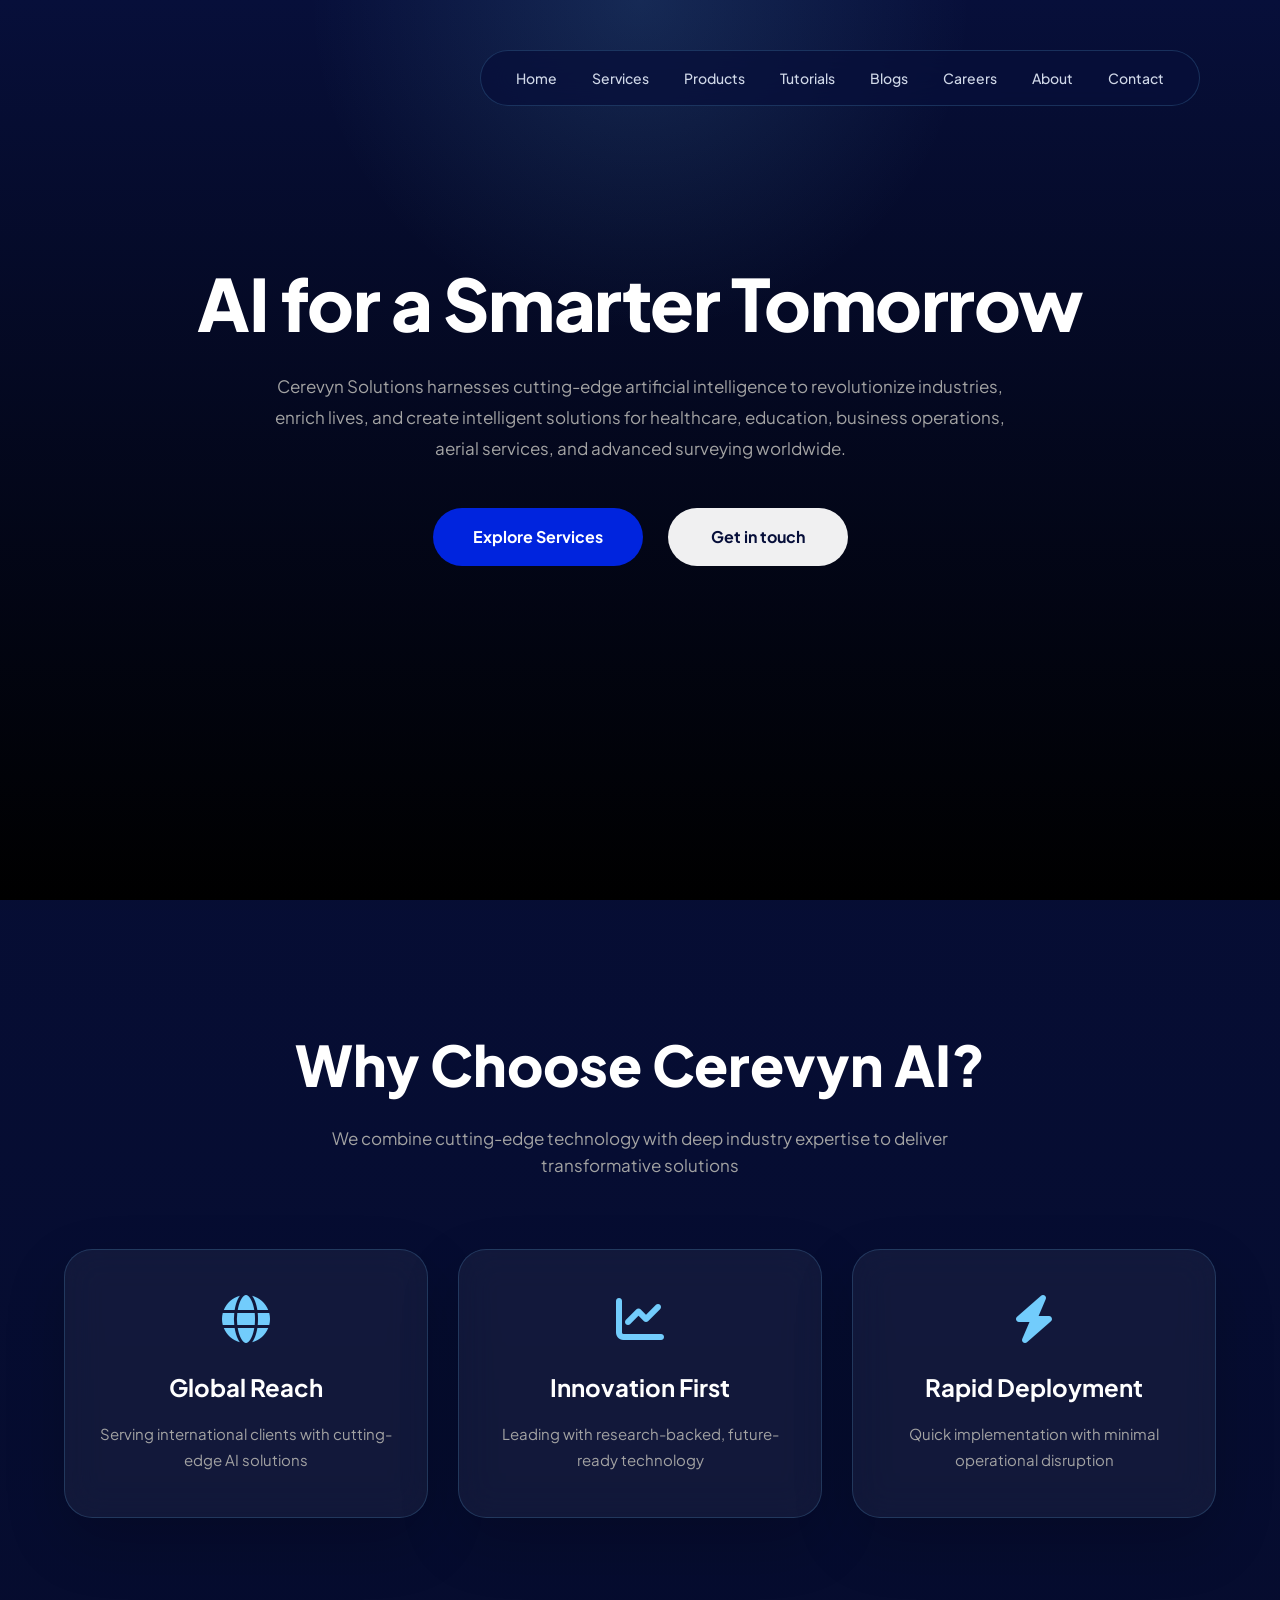
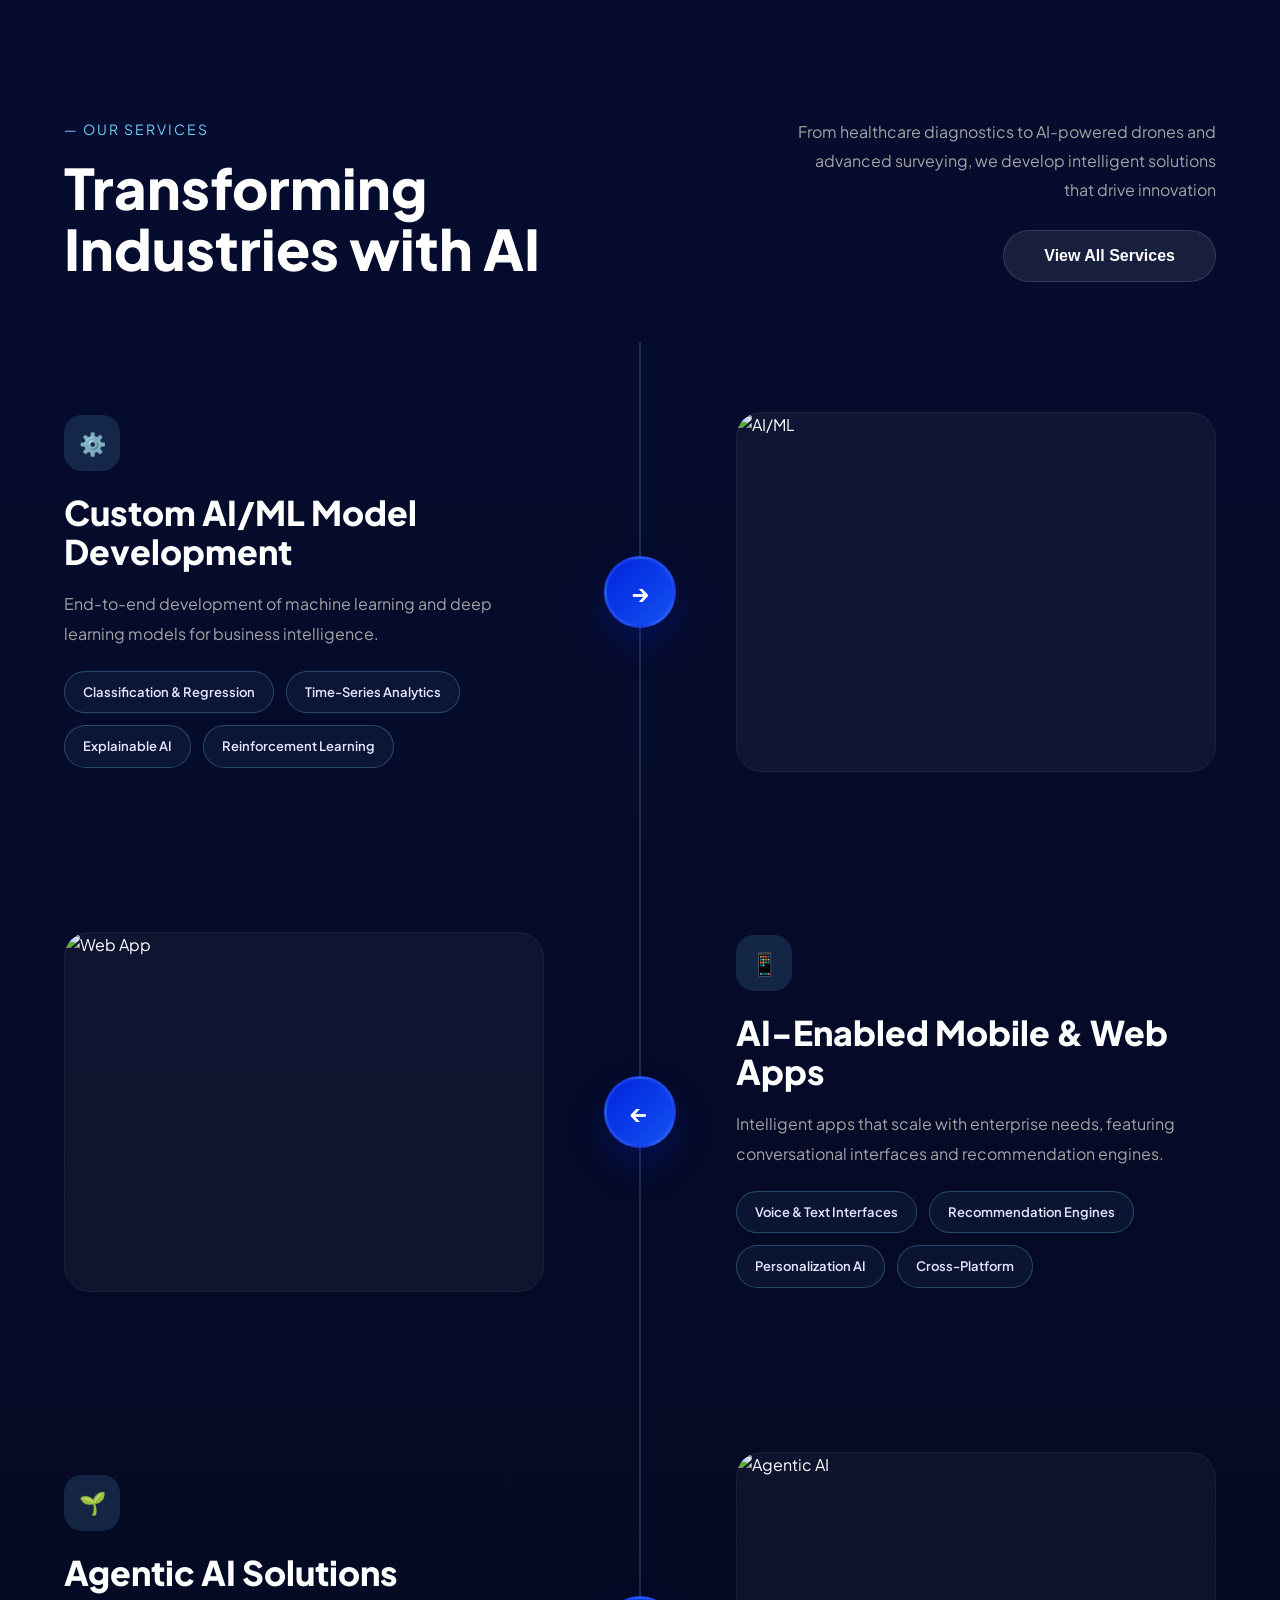
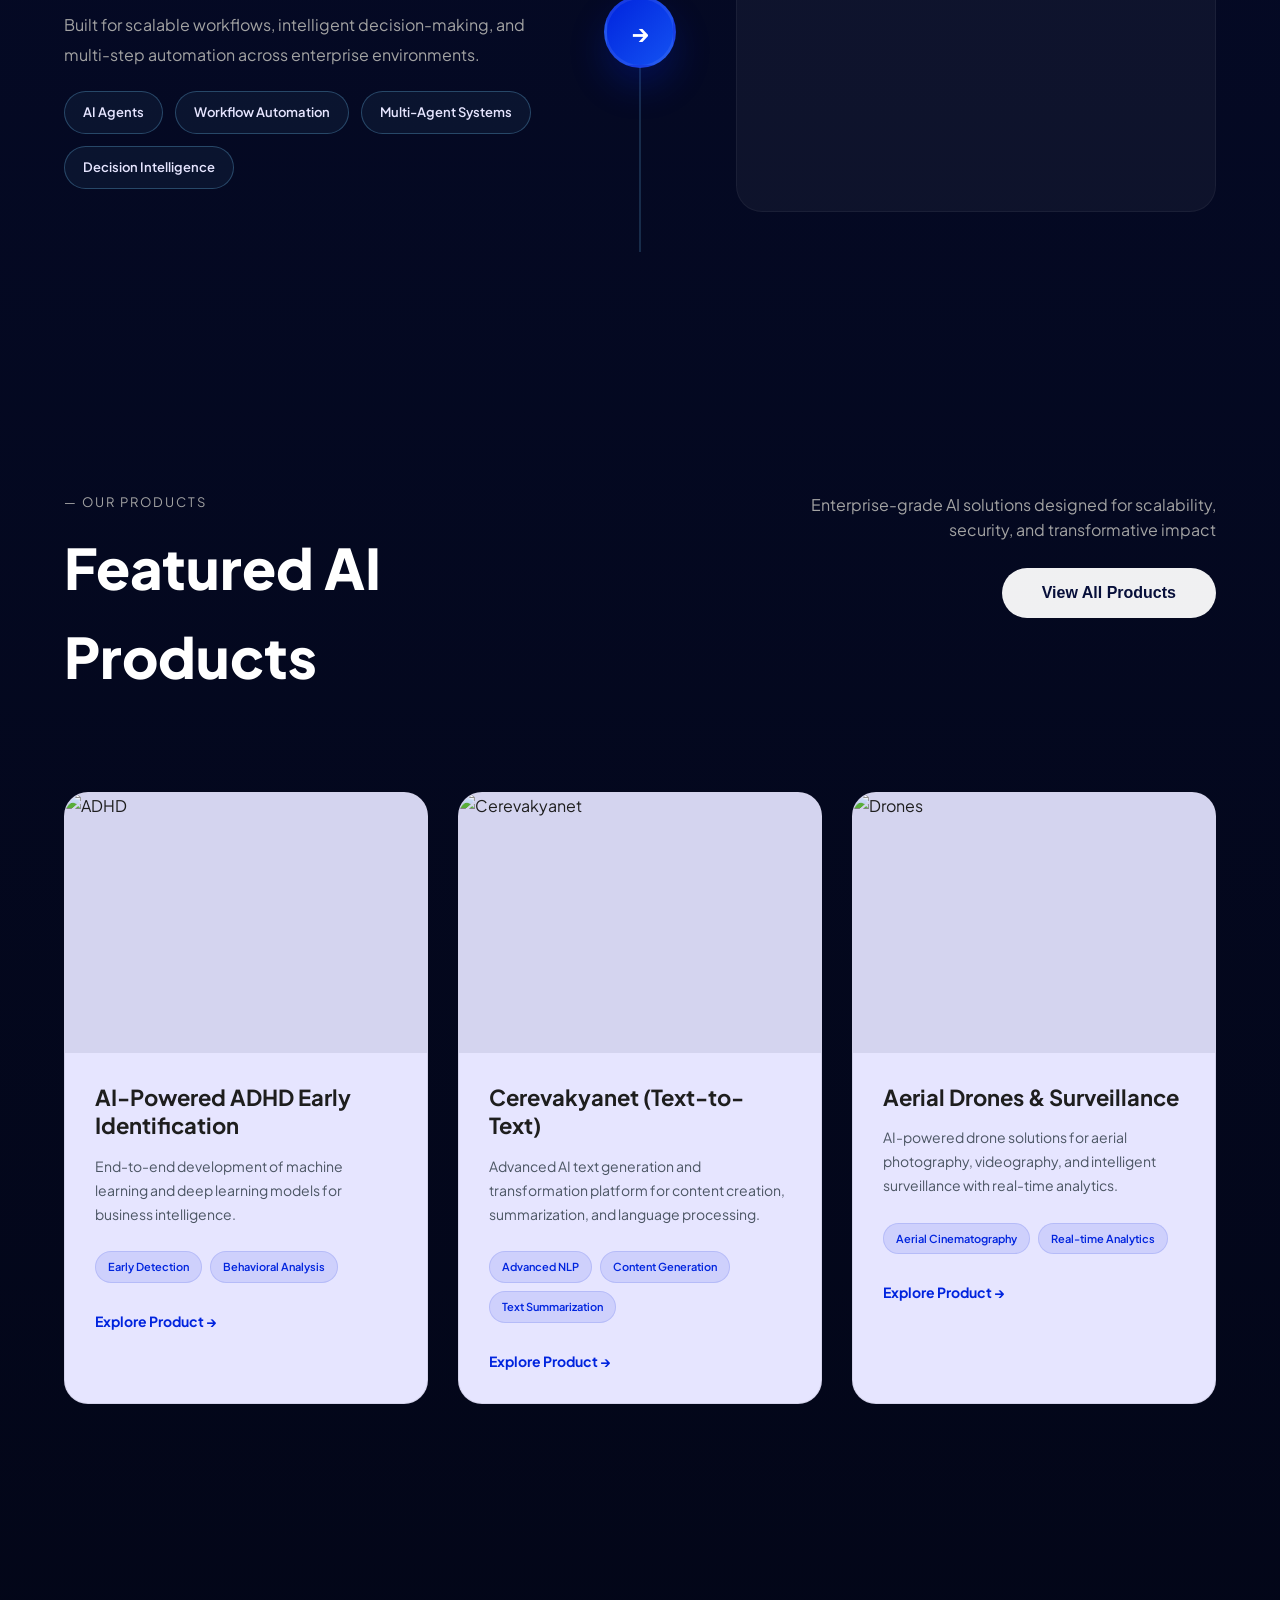
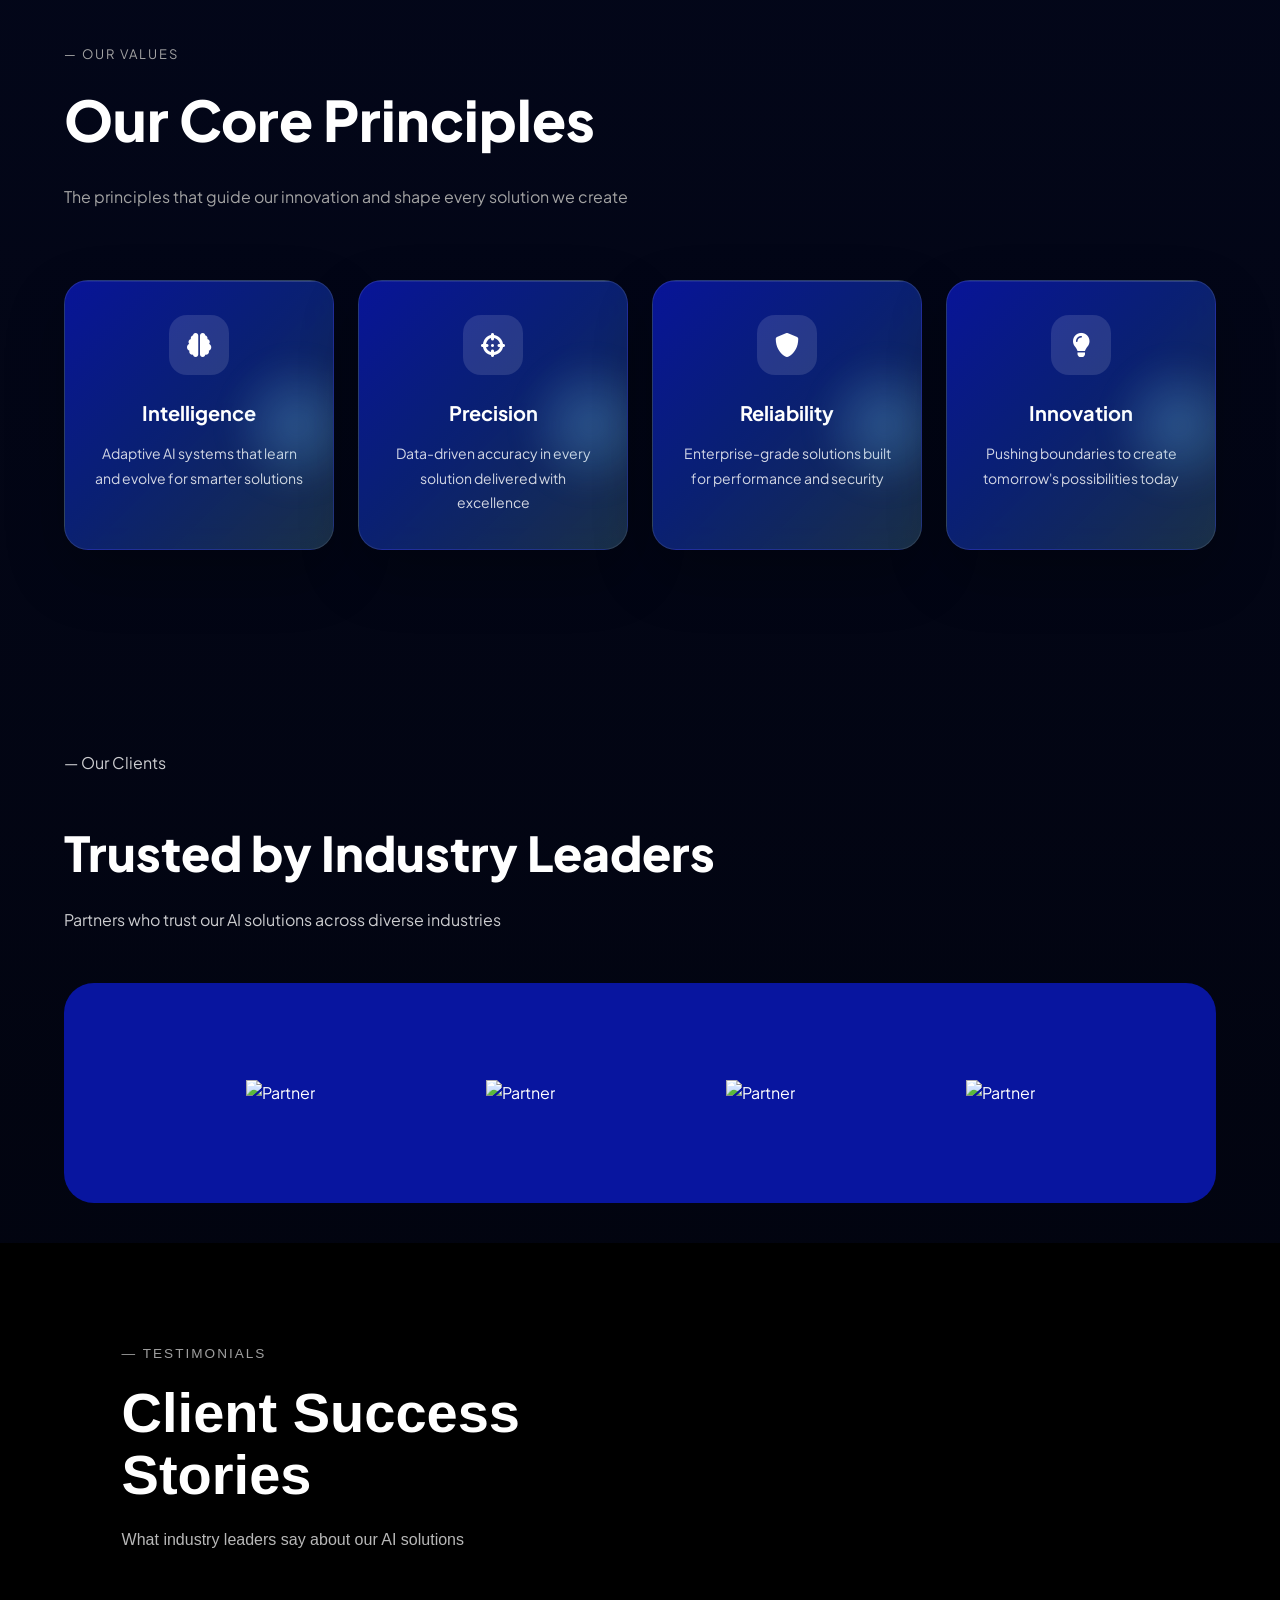
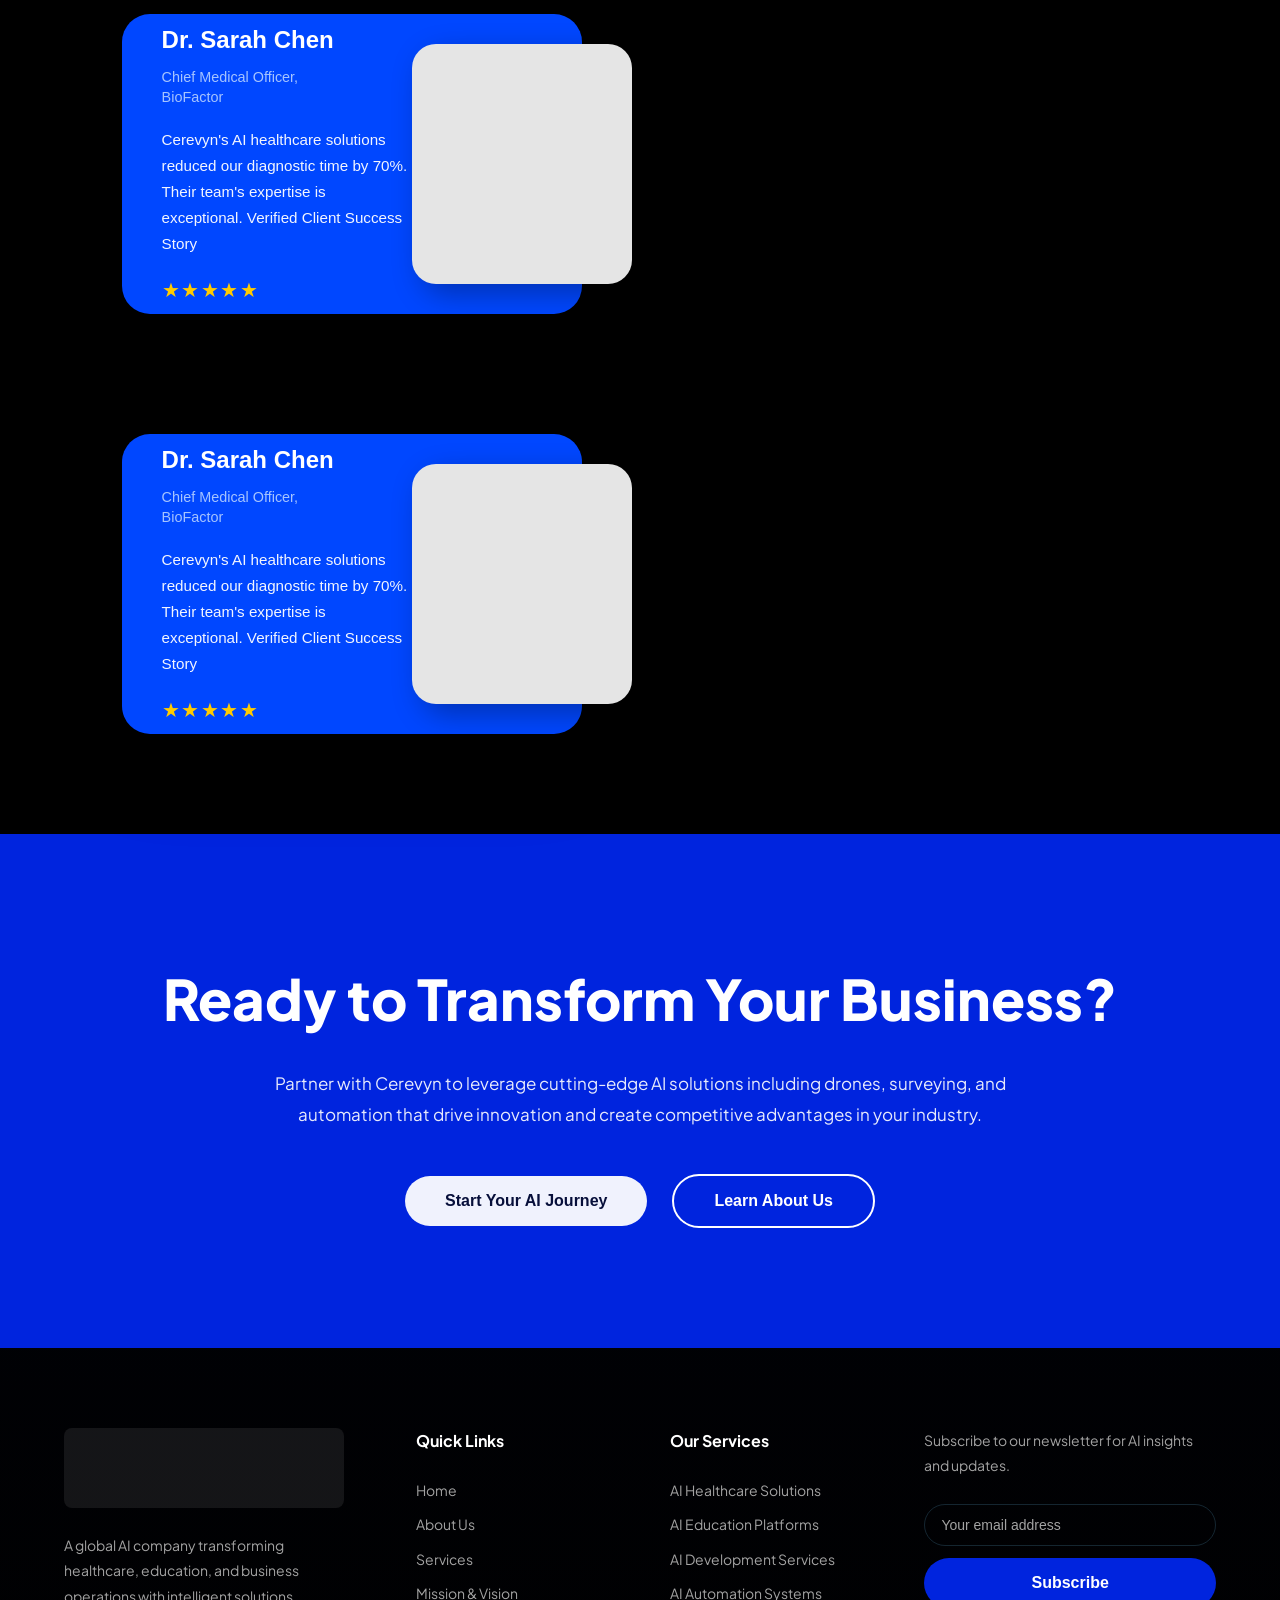
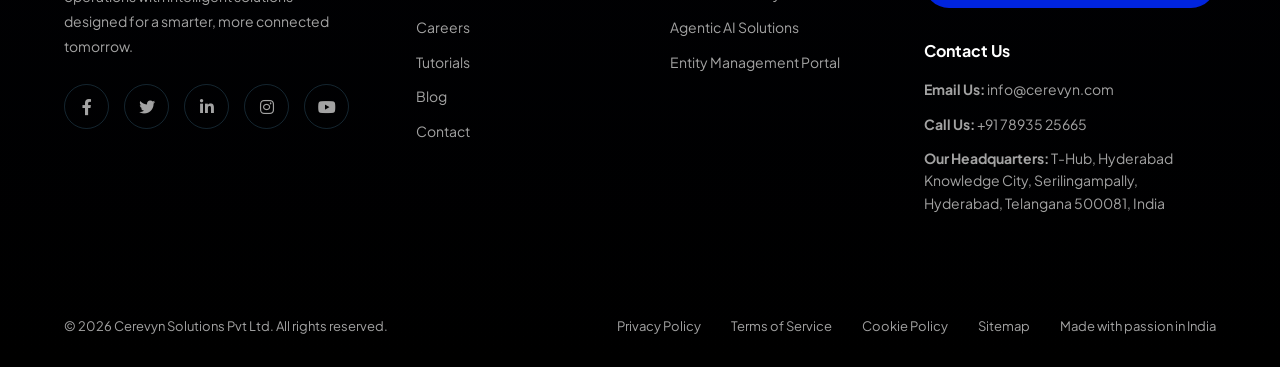
==== commit 34a78c18: "Add Blogs.html and update navigation links" ====
--- a/index.html
+++ b/index.html
@@ -392,21 +392,21 @@
             gap: 30px;
         }
         .prod-card { 
-            background: rgba(7, 15, 58, 0.88);
+            background: #E6E5FF;
             border-radius: 24px; 
             overflow: hidden;
-            color: white; 
+            color: #1E1E1E; 
             transition: 0.4s ease;
-            border: 1px solid rgba(114, 204, 252, 0.18);
+            border: 1px solid rgba(0, 0, 0, 0.08);
         }
         .prod-card:hover { 
             transform: translateY(-10px);
-            border-color: var(--primary-blue);
+            border-color: #0024DE;
         }
         .prod-img { 
             width: 100%; 
             height: 260px; 
-            background: rgba(7, 15, 58, 0.55); 
+            background: rgba(7, 15, 58, 0.08); 
             overflow: hidden;
         }
         .prod-img img { 
@@ -422,9 +422,10 @@
             font-weight: 700; 
             margin-bottom: 15px; 
             line-height: 1.3;
+            color: #1E1E1E;
         }
         .prod-body p { 
-            color: var(--text-muted); 
+            color: #4B5563; 
             font-size: 14px; 
             margin-bottom: 25px; 
             line-height: 1.7;
@@ -436,16 +437,16 @@
             margin-bottom: 25px;
         }
         .prod-tag { 
-            background: rgba(114, 204, 252, 0.16);
-            color: var(--primary-accent);
+            background: rgba(0, 36, 222, 0.10);
+            color: #0024DE;
             padding: 6px 12px;
             border-radius: 50px;
             font-size: 11px;
             font-weight: 600;
-            border: 1px solid rgba(114, 204, 252, 0.20);
+            border: 1px solid rgba(0, 36, 222, 0.12);
         }
         .prod-link { 
-            color: white; 
+            color: #0024DE; 
             text-decoration: none; 
             font-size: 14px; 
             font-weight: 700;
@@ -454,7 +455,7 @@
             gap: 8px;
             transition: 0.3s;
         }
-        .prod-link:hover { color: var(--primary-blue); }
+        .prod-link:hover { color: #001BBF; }
 
         /* === PRINCIPLES SECTION === */
         .principles {
@@ -601,99 +602,101 @@
         }
 
         /* === TESTIMONIALS SECTION === */
-        .testimonials {
-            padding: 120px 0;
-            background: transparent;
-        }
-        .testimonials span:first-child { 
-            color: var(--text-muted); 
-            font-size: 13px; 
-            text-transform: uppercase; 
-            letter-spacing: 2px; 
-        }
-        .testimonials h2 { 
-            font-size: 56px; 
-            font-weight: 800; 
-            margin-bottom: 15px;
-        }
-        .testimonials > .container > span:last-of-type { 
-            color: var(--text-muted); 
-            font-size: 16px;
+        .testimonials-section {
+            background-color: #000000;
+            color: #ffffff;
+            padding: 100px 5%;
+            font-family: 'Inter', sans-serif;
+        }
+        .testimonial-header .label {
+            color: rgba(255, 255, 255, 0.62);
+            font-size: 0.85rem;
+            text-transform: uppercase;
+            letter-spacing: 2px;
             display: block;
-            margin-bottom: 70px;
-        }
-        .test-grid { 
-            display: grid; 
-            grid-template-columns: repeat(2, 1fr); 
-            gap: 40px;
-        }
-        .test-card { 
+            margin-bottom: 18px;
+        }
+        .testimonial-header h1 {
+            font-size: 3.5rem;
+            font-weight: 700;
+            margin-bottom: 20px;
+            line-height: 1.1;
+        }
+        .testimonial-header p {
+            color: rgba(255, 255, 255, 0.72);
+            max-width: 730px;
+            font-size: 1rem;
+            line-height: 1.75;
+        }
+        .testimonial-grid {
+            display: flex;
+            gap: 120px;
+            flex-wrap: wrap;
+            margin-top: 60px;
+        }
+        .testimonial-card {
             position: relative;
-            display: grid;
-            grid-template-columns: 1fr 260px;
-            gap: 30px;
-            background: linear-gradient(180deg, rgba(4, 14, 55, 0.96) 0%, rgba(8, 21, 96, 0.92) 100%);
+            background-color: #0047ff;
+            width: 460px;
+            height: 300px;
             padding: 40px;
+            display: flex;
+            align-items: center;
+            border-radius: 28px;
+            box-shadow: 0 30px 80px rgba(0, 0, 0, 0.30);
+        }
+        .card-content {
+            width: 65%;
+        }
+        .client-name {
+            font-size: 1.5rem;
+            font-weight: 700;
+            margin-bottom: 8px;
+        }
+        .client-role {
+            font-size: 0.9rem;
+            color: #a5c4ff;
+            margin-bottom: 20px;
+            line-height: 1.4;
+        }
+        .quote {
+            font-size: 0.95rem;
+            line-height: 1.7;
+            margin-bottom: 18px;
+            color: rgba(255, 255, 255, 0.95);
+        }
+        .stars {
+            color: #ffcc00;
+            font-size: 1.25rem;
+            letter-spacing: 0.08em;
+        }
+        .overlapping-square {
+            position: absolute;
+            right: -50px;
+            top: 50%;
+            transform: translateY(-50%);
+            width: 220px;
+            height: 240px;
+            background-color: #e5e5e5;
             border-radius: 24px;
-            border: 1px solid rgba(114, 204, 252, 0.18);
-            box-shadow: 0 24px 60px rgba(0, 0, 0, 0.25);
-            min-height: 280px;
-        }
-        .test-card::before {
-            content: '';
-            position: absolute;
-            inset: 0;
-            z-index: 0;
-            border-radius: 24px;
-            background: linear-gradient(135deg, rgba(114, 204, 252, 0.08) 0%, transparent 40%);
-            opacity: 0.6;
-            pointer-events: none;
-        }
-        .test-card > * {
-            position: relative;
-            z-index: 1;
-        }
-        .test-pfp { 
-            width: 100%; 
-            min-height: 240px;
-            background: rgba(221, 221, 255, 0.8);
-            border-radius: 24px;
-            flex-shrink: 0;
-        }
-        .test-content h4 { 
-            font-size: 22px; 
-            font-weight: 700; 
-            margin-bottom: 10px;
-            color: white;
-        }
-        .test-role { 
-            color: rgba(255, 255, 255, 0.7);
-            font-size: 13px;
-            font-weight: 600;
-            margin-bottom: 20px;
-        }
-        .test-quote { 
-            color: rgba(255, 255, 255, 0.92); 
-            font-size: 15px; 
-            line-height: 1.8;
-            margin-bottom: 20px;
-            max-width: 100%;
-        }
-        .stars { 
-            color: #fbbf24; 
-            font-size: 16px; 
-            letter-spacing: 2px;
-        }
-        @media (max-width: 992px) {
-            .test-grid { grid-template-columns: 1fr; }
-            .test-card { grid-template-columns: 1fr; }
-            .partners-grid { padding: 30px 18px; gap: 24px; }
+            box-shadow: 10px 10px 30px rgba(0,0,0,0.3);
+        }
+        @media (max-width: 1024px) {
+            .testimonial-grid {
+                justify-content: center;
+                gap: 80px;
+            }
+            .testimonial-card {
+                margin-bottom: 50px;
+                width: 100%;
+                max-width: 460px;
+            }
         }
 
         /* === CTA SECTION === */
         .cta-section {
             padding: 120px 0;
-            background: transparent;
+            background: #0024DE;
             text-align: center;
         }
         .cta-section h2 { 
@@ -831,11 +834,11 @@
                 <li><a href="index.html">Home</a></li>
                 <li><a href="services.html">Services</a></li>
                 <li><a href="products.html">Products</a></li>
-                <li><a href="#">Tutorials</a></li>
-                <li><a href="#">Blogs</a></li>
-                <li><a href="#">Careers</a></li>
-                <li><a href="#">About</a></li>
-                <li><a href="#">Contact</a></li>
+                <li><a href="tutorials.html">Tutorials</a></li>
+                <li><a href="Blog.html">Blogs</a></li>
+                <li><a href="careers.html">Careers</a></li>
+                <li><a href="about.html">About</a></li>
+                <li><a href="contact.html">Contact</a></li>
             </ul>
         </nav>
         <div class="container" style="margin-top: 80px;">
@@ -843,7 +846,7 @@
             <p>Cerevyn Solutions harnesses cutting-edge artificial intelligence to revolutionize industries, enrich lives, and create intelligent solutions for healthcare, education, business operations, aerial services, and advanced surveying worldwide.</p>
             <div class="btn-group">
                 <a href="services.html" class="btn btn-blue">Explore Services</a>
-                <a href="#" class="btn btn-white">Get in touch</a>
+                <a href="contact.html" class="btn btn-white">Get in touch</a>
             </div>
         </div>
     </section>
@@ -1069,30 +1072,39 @@
     </section>
 
     <!-- === TESTIMONIALS === -->
-    <section class="testimonials">
+    <section class="testimonials-section">
         <div class="container">
-            <span>— Testimonials</span>
-            <h2>Client Success Stories</h2>
-            <span>What industry leaders say about our AI solutions</span>
-            <div class="test-grid" style="margin-top: 60px;">
-                <div class="test-card">
-                    <div class="test-pfp"></div>
-                    <div class="test-content">
-                        <h4>Dr. Sarah Chen</h4>
-                        <div class="test-role">Chief Medical Officer, BioFactor</div>
-                        <p class="test-quote">Cerevyn's AI healthcare solutions reduced our diagnostic time by 70%. Their team's expertise is exceptional. Verified Client Success Story</p>
+            <!-- Header Section -->
+            <div class="testimonial-header">
+                <span class="label">— Testimonials</span>
+                <h1>Client Success <br> Stories</h1>
+                <p>What industry leaders say about our AI solutions</p>
+            </div>
+
+            <!-- The Grid of Overlapping Boxes -->
+            <div class="testimonial-grid">
+                <!-- Card 1 -->
+                <div class="testimonial-card">
+                    <div class="card-content">
+                        <h3 class="client-name">Dr. Sarah Chen</h3>
+                        <p class="client-role">Chief Medical Officer, <br> BioFactor</p>
+                        <p class="quote">Cerevyn's AI healthcare solutions reduced our diagnostic time by 70%. Their team's expertise is exceptional. Verified Client Success Story</p>
                         <div class="stars">★★★★★</div>
                     </div>
-                </div>
-                <div class="test-card">
-                    <div class="test-pfp"></div>
-                    <div class="test-content">
-                        <h4>Dr. Sarah Chen</h4>
-                        <div class="test-role">Chief Medical Officer, BioFactor</div>
-                        <p class="test-quote">Cerevyn's AI healthcare solutions reduced our diagnostic time by 70%. Their team's expertise is exceptional. Verified Client Success Story</p>
+                    <div class="overlapping-square"></div>
+                </div>
+
+                <!-- Card 2 -->
+                <div class="testimonial-card">
+                    <div class="card-content">
+                        <h3 class="client-name">Dr. Sarah Chen</h3>
+                        <p class="client-role">Chief Medical Officer, <br> BioFactor</p>
+                        <p class="quote">Cerevyn's AI healthcare solutions reduced our diagnostic time by 70%. Their team's expertise is exceptional. Verified Client Success Story</p>
                         <div class="stars">★★★★★</div>
                     </div>
-                </div>
+                    <div class="overlapping-square"></div>
+                </div>
+
             </div>
         </div>
     </section>
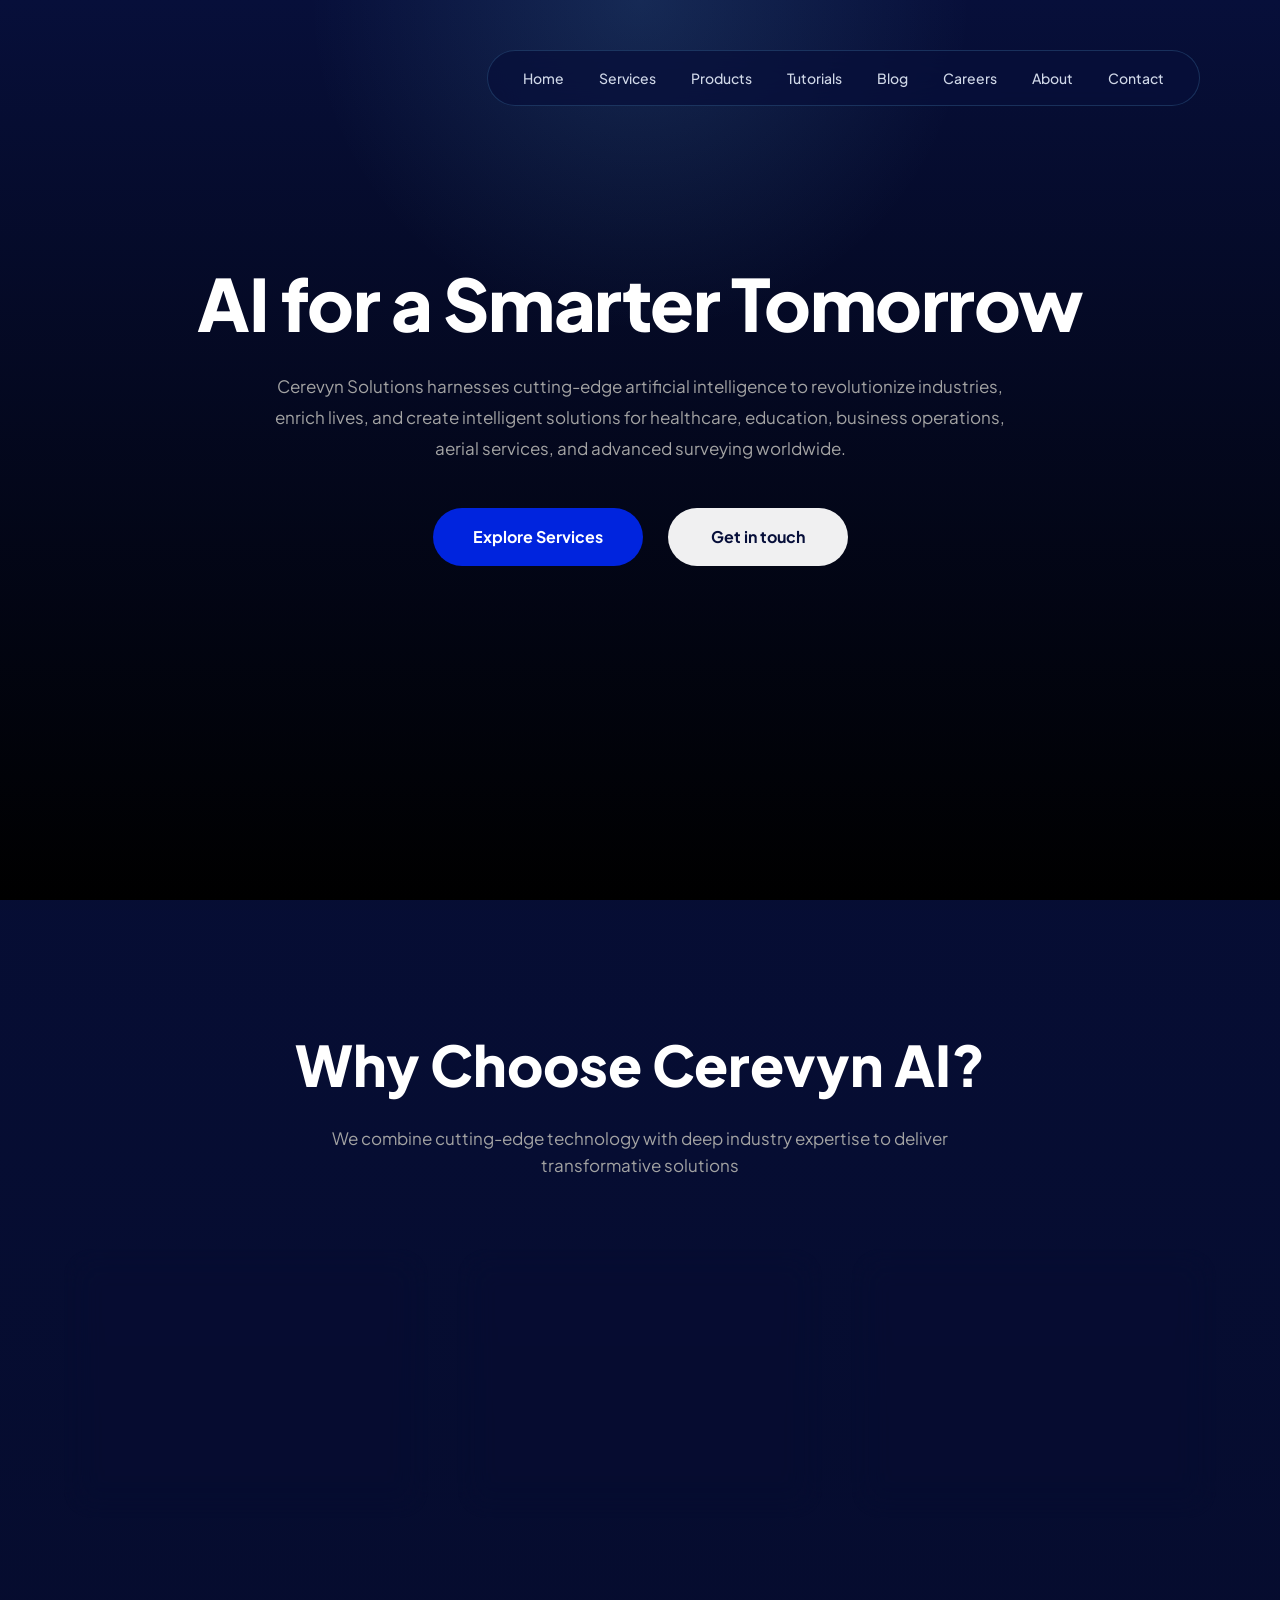
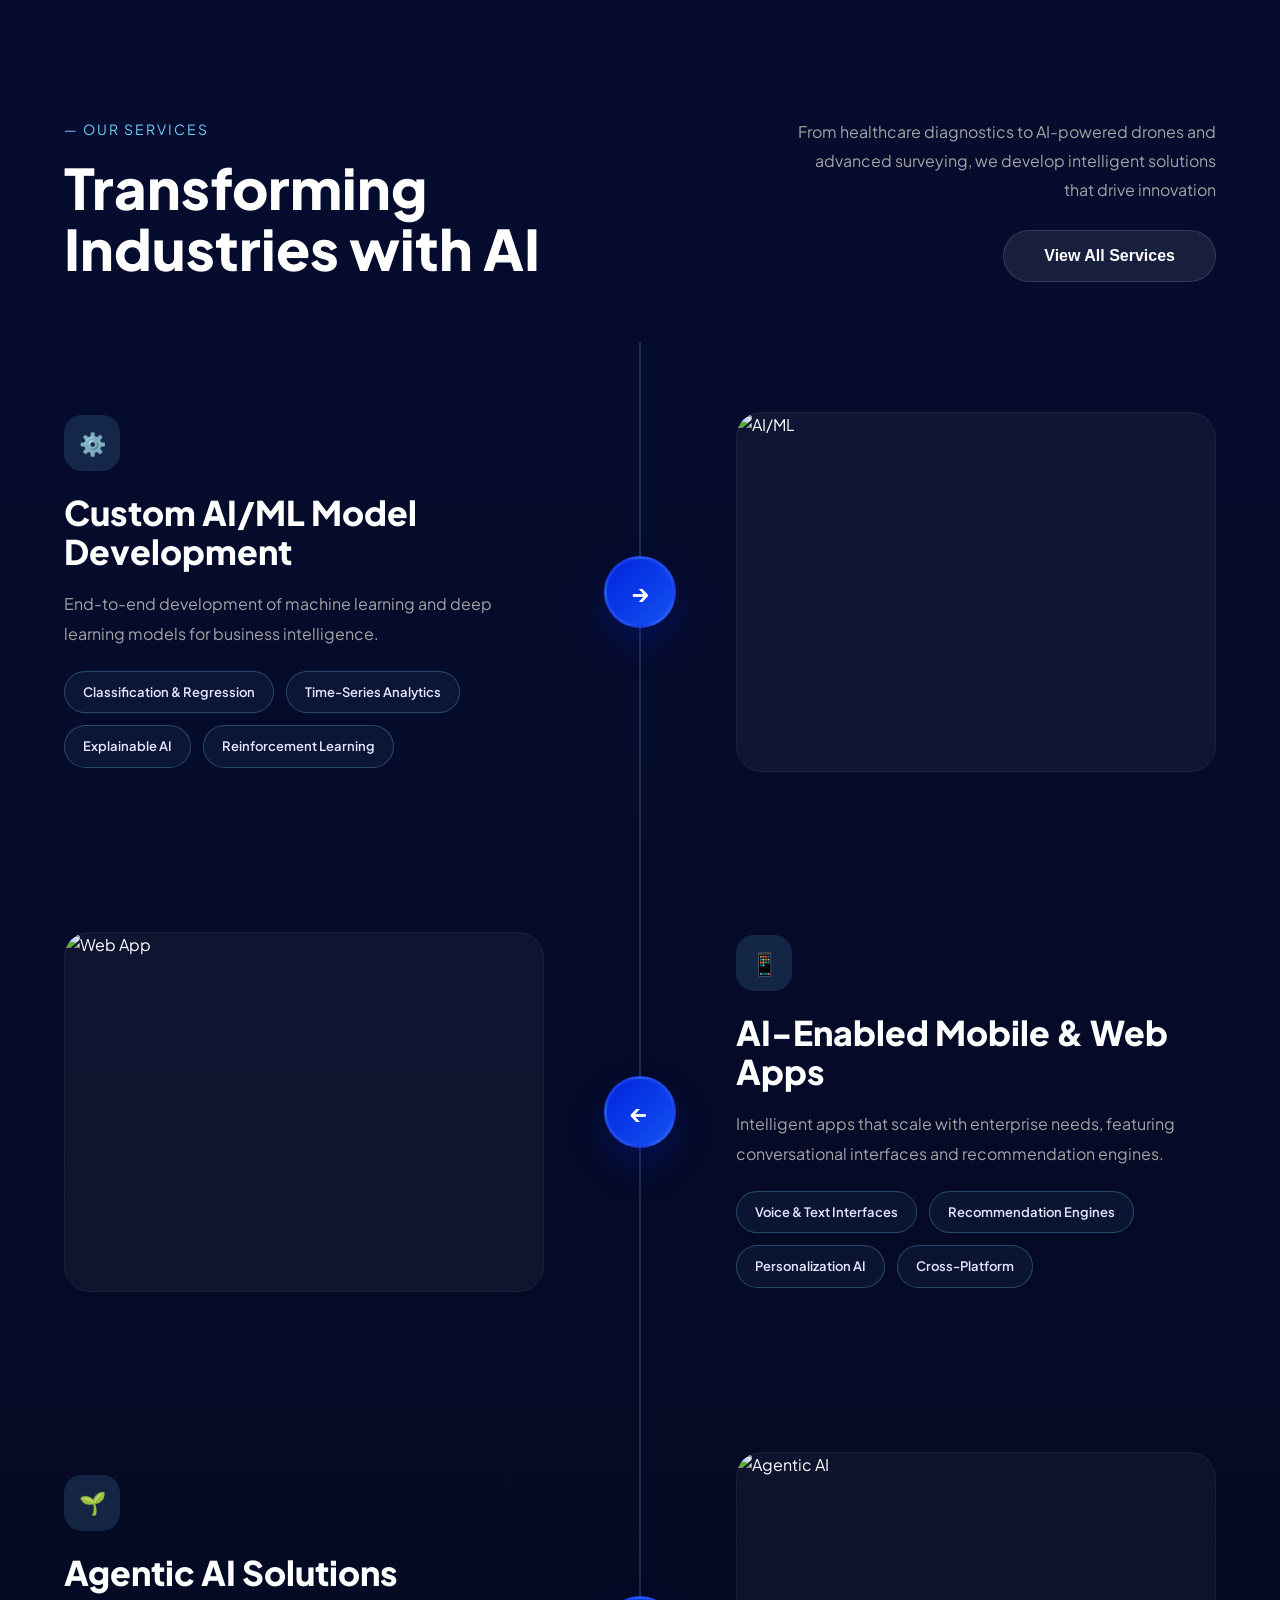
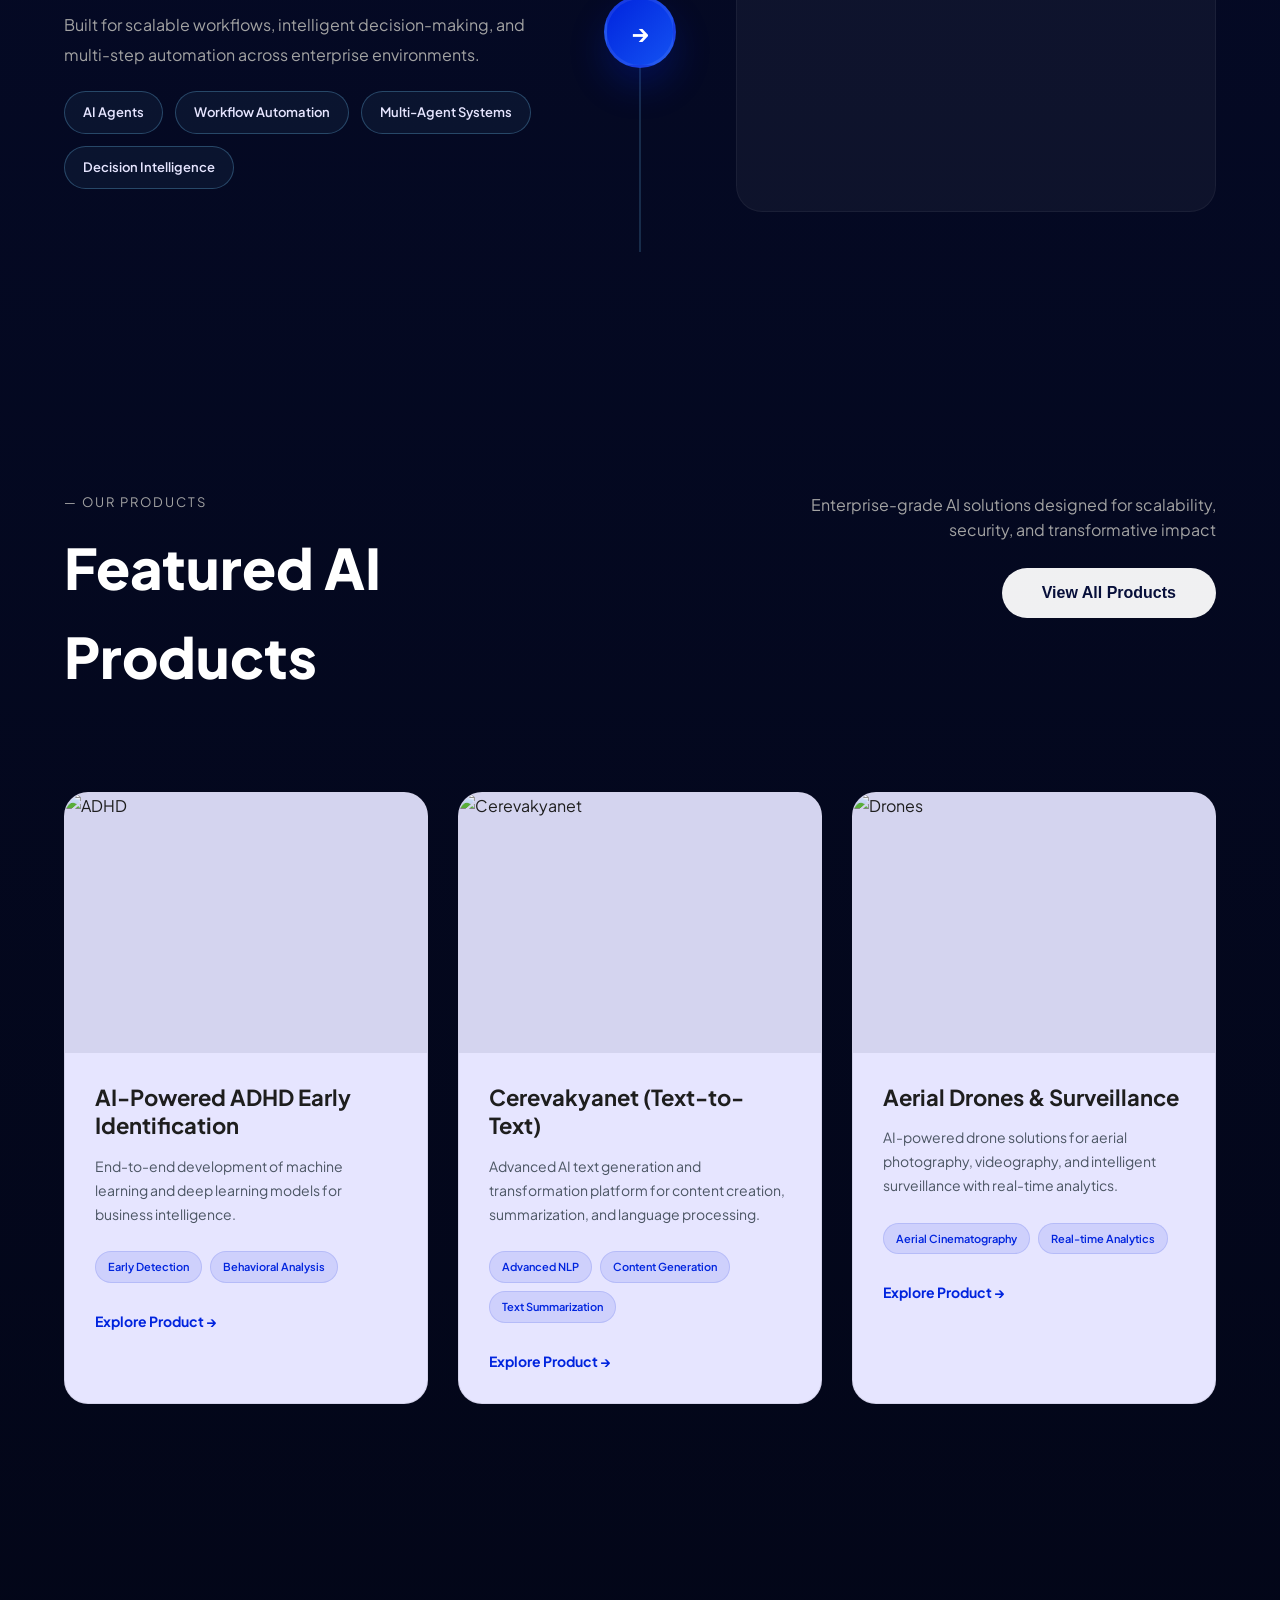
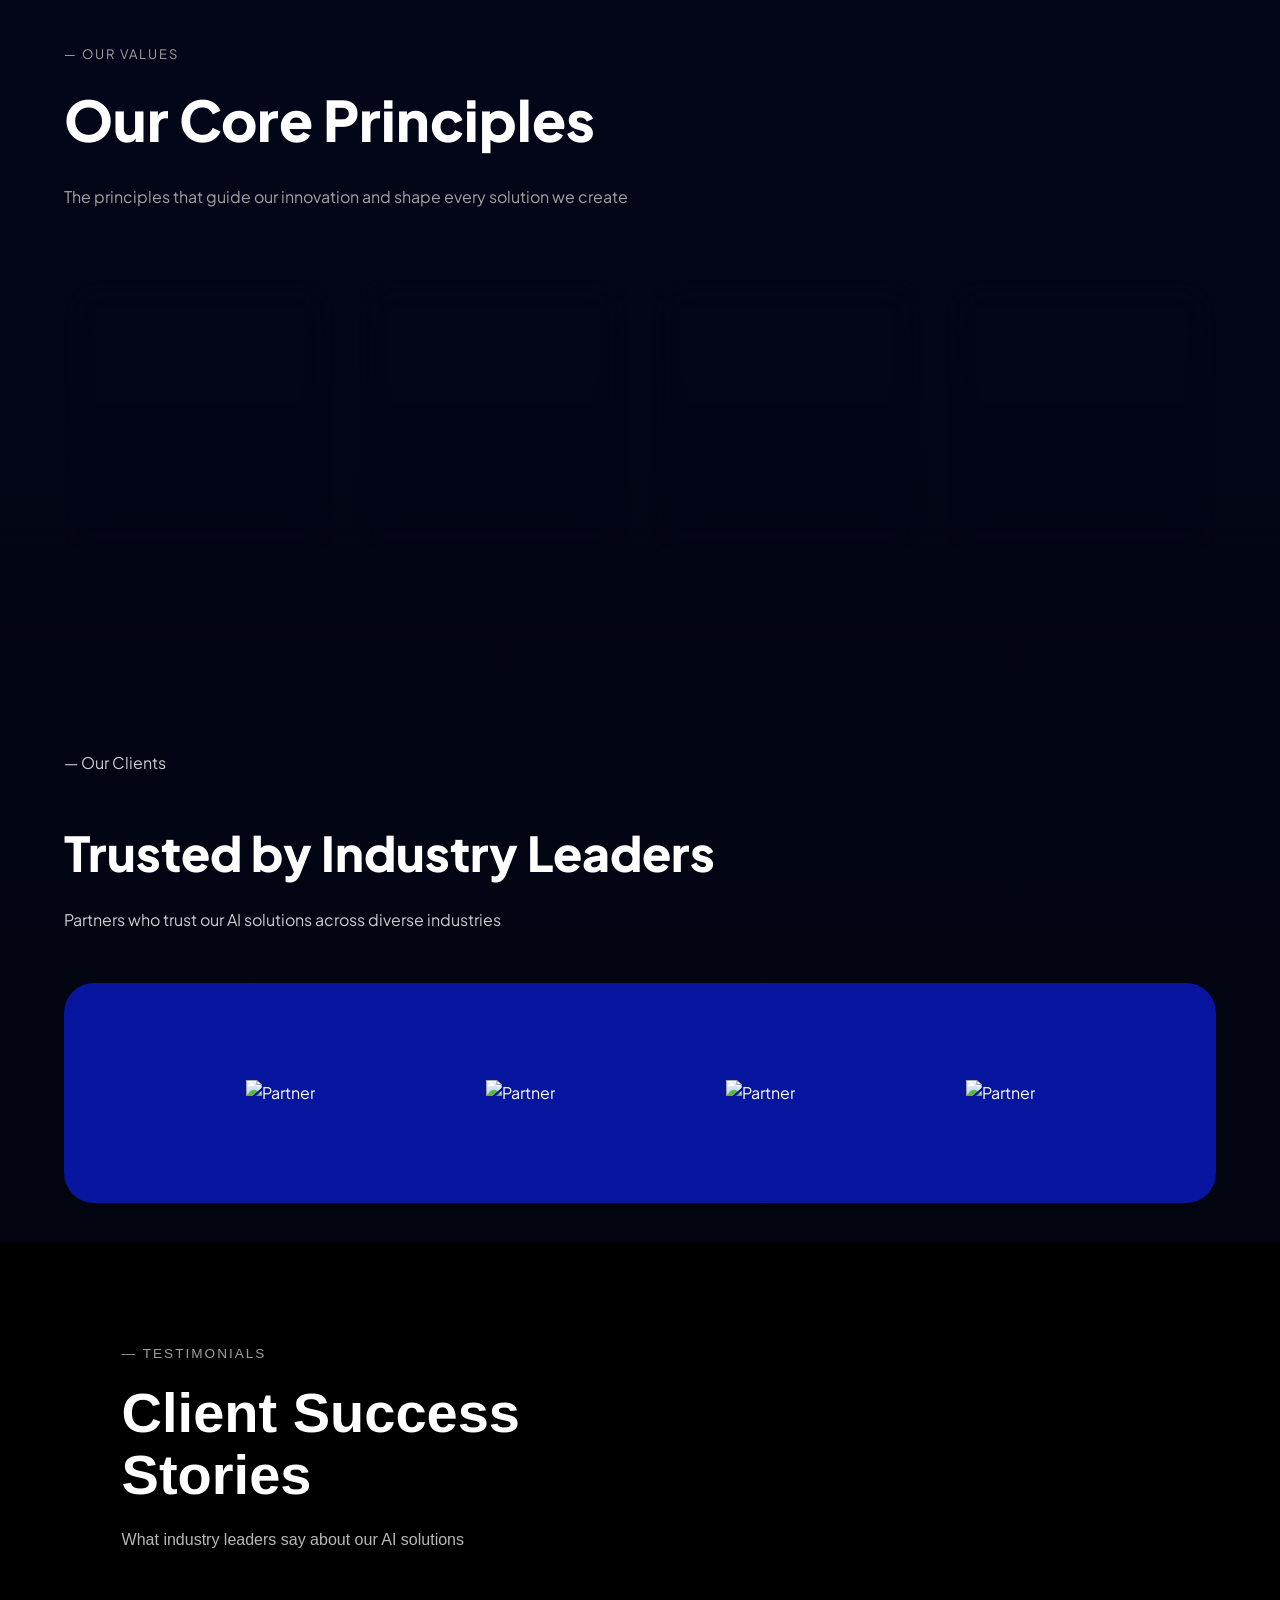
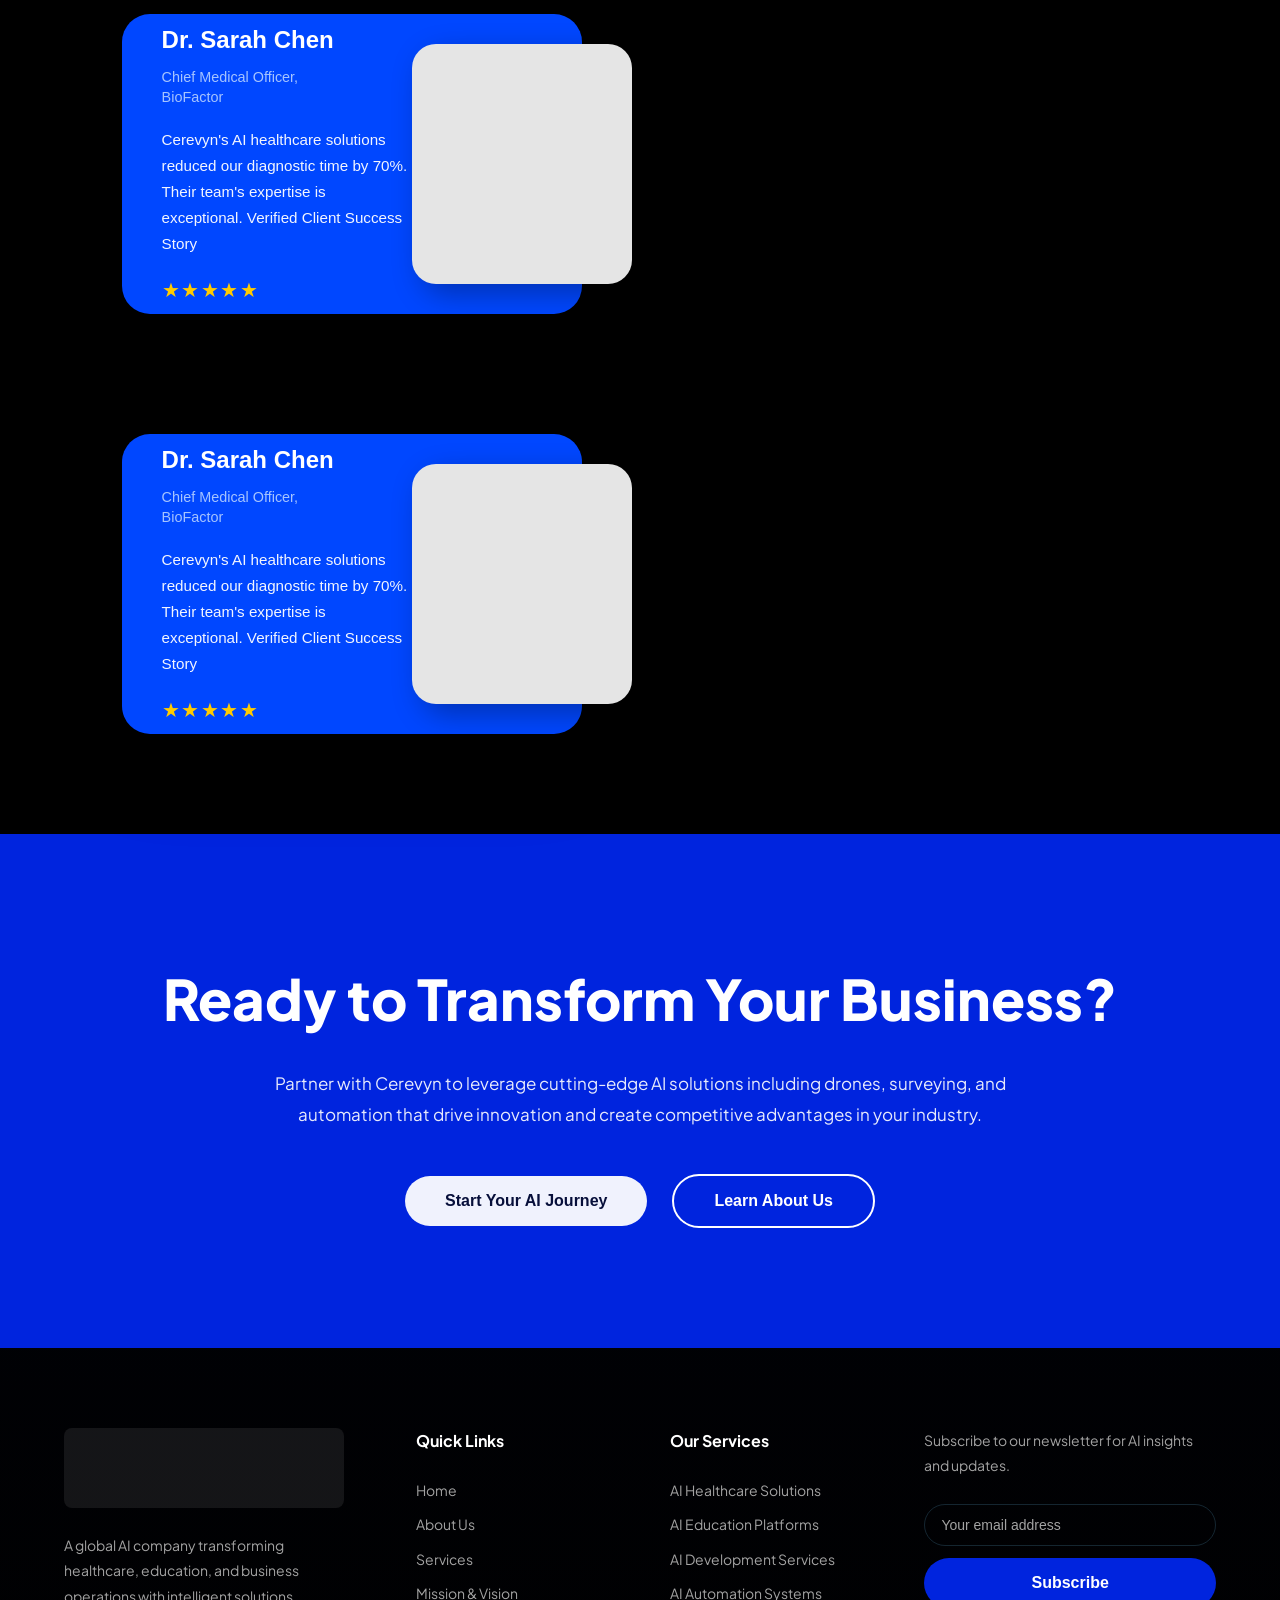
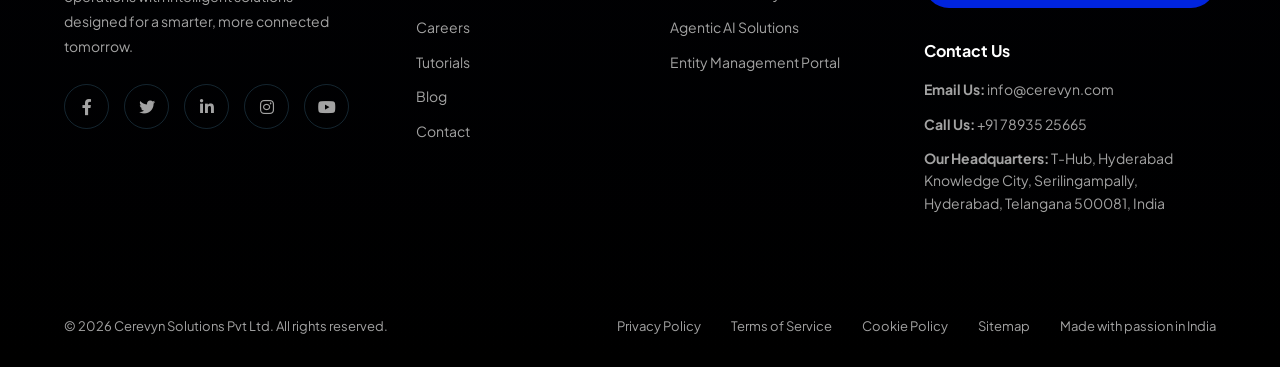
==== commit 6dd3e593: "My website changes" ====
--- a/index.html
+++ b/index.html
@@ -835,7 +835,7 @@
                 <li><a href="services.html">Services</a></li>
                 <li><a href="products.html">Products</a></li>
                 <li><a href="tutorials.html">Tutorials</a></li>
-                <li><a href="Blog.html">Blogs</a></li>
+                <li><a href="Blog.html">Blog</a></li>
                 <li><a href="careers.html">Careers</a></li>
                 <li><a href="about.html">About</a></li>
                 <li><a href="contact.html">Contact</a></li>
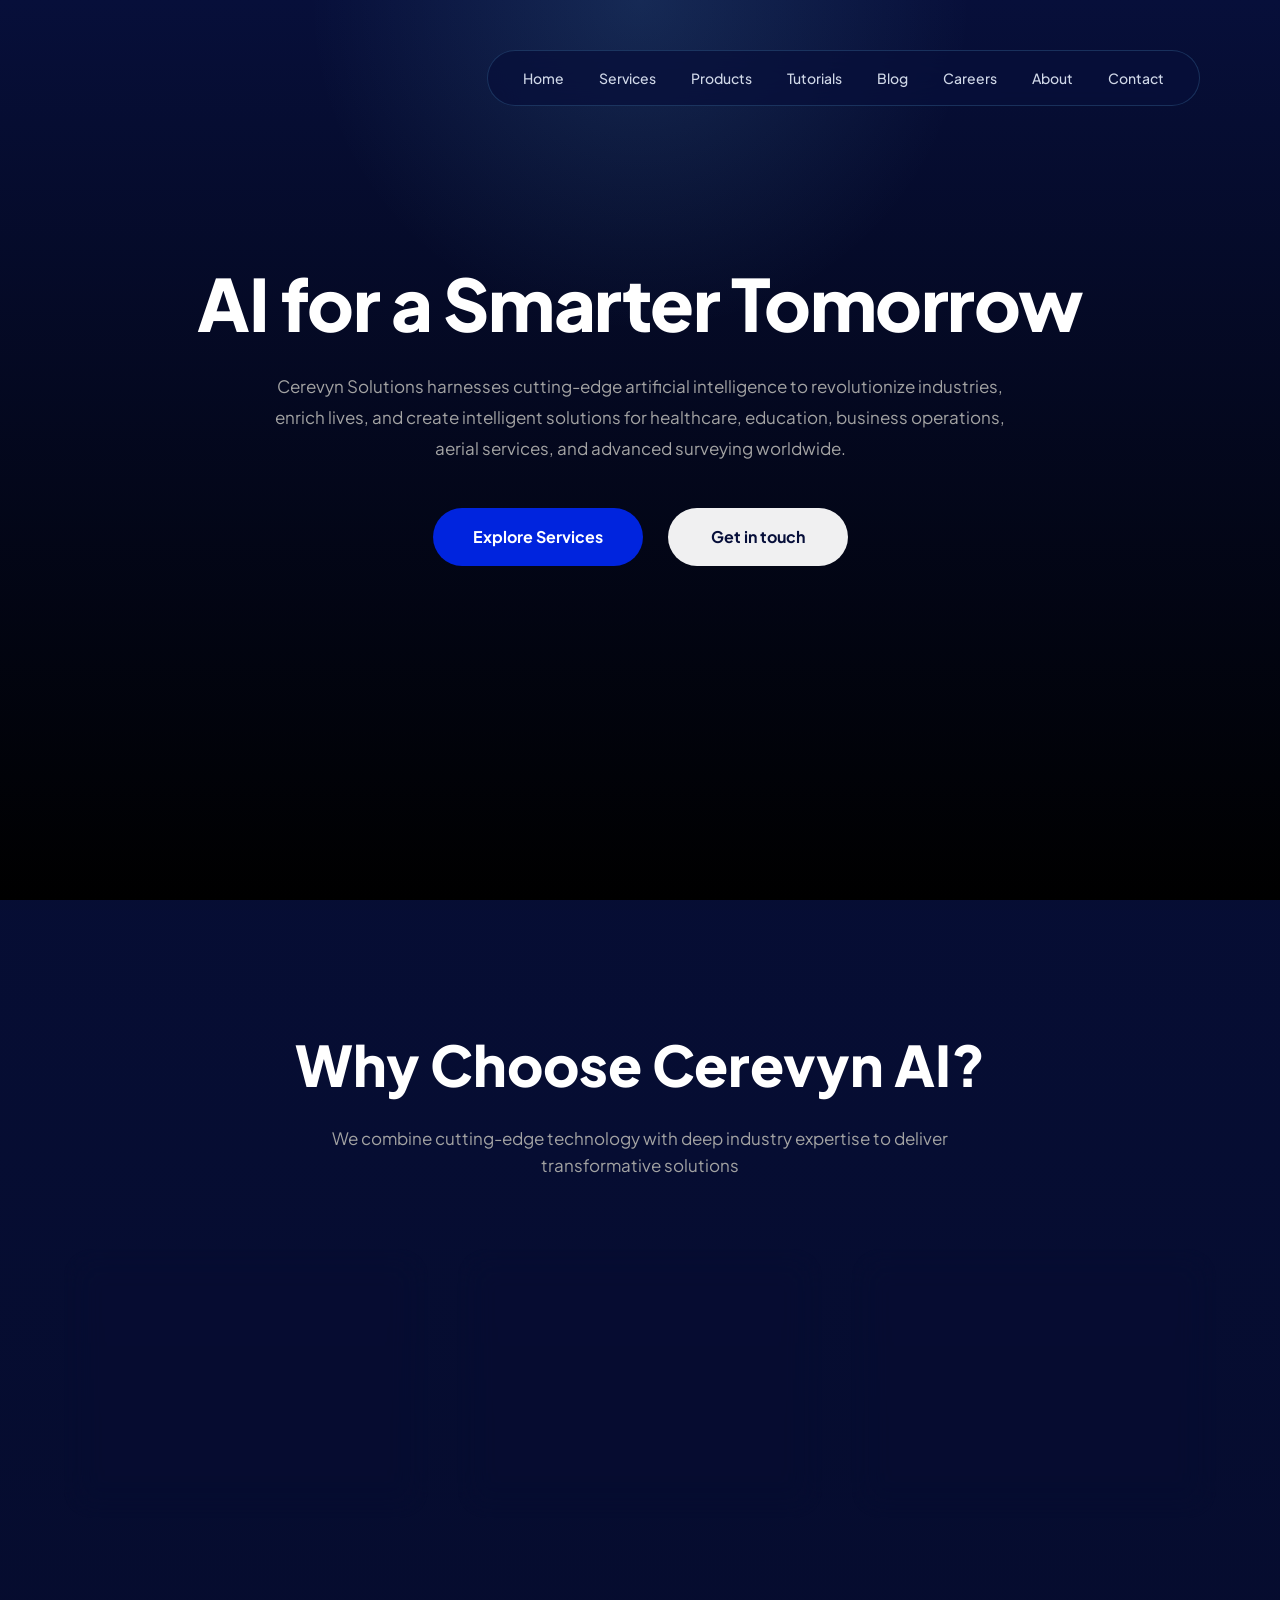
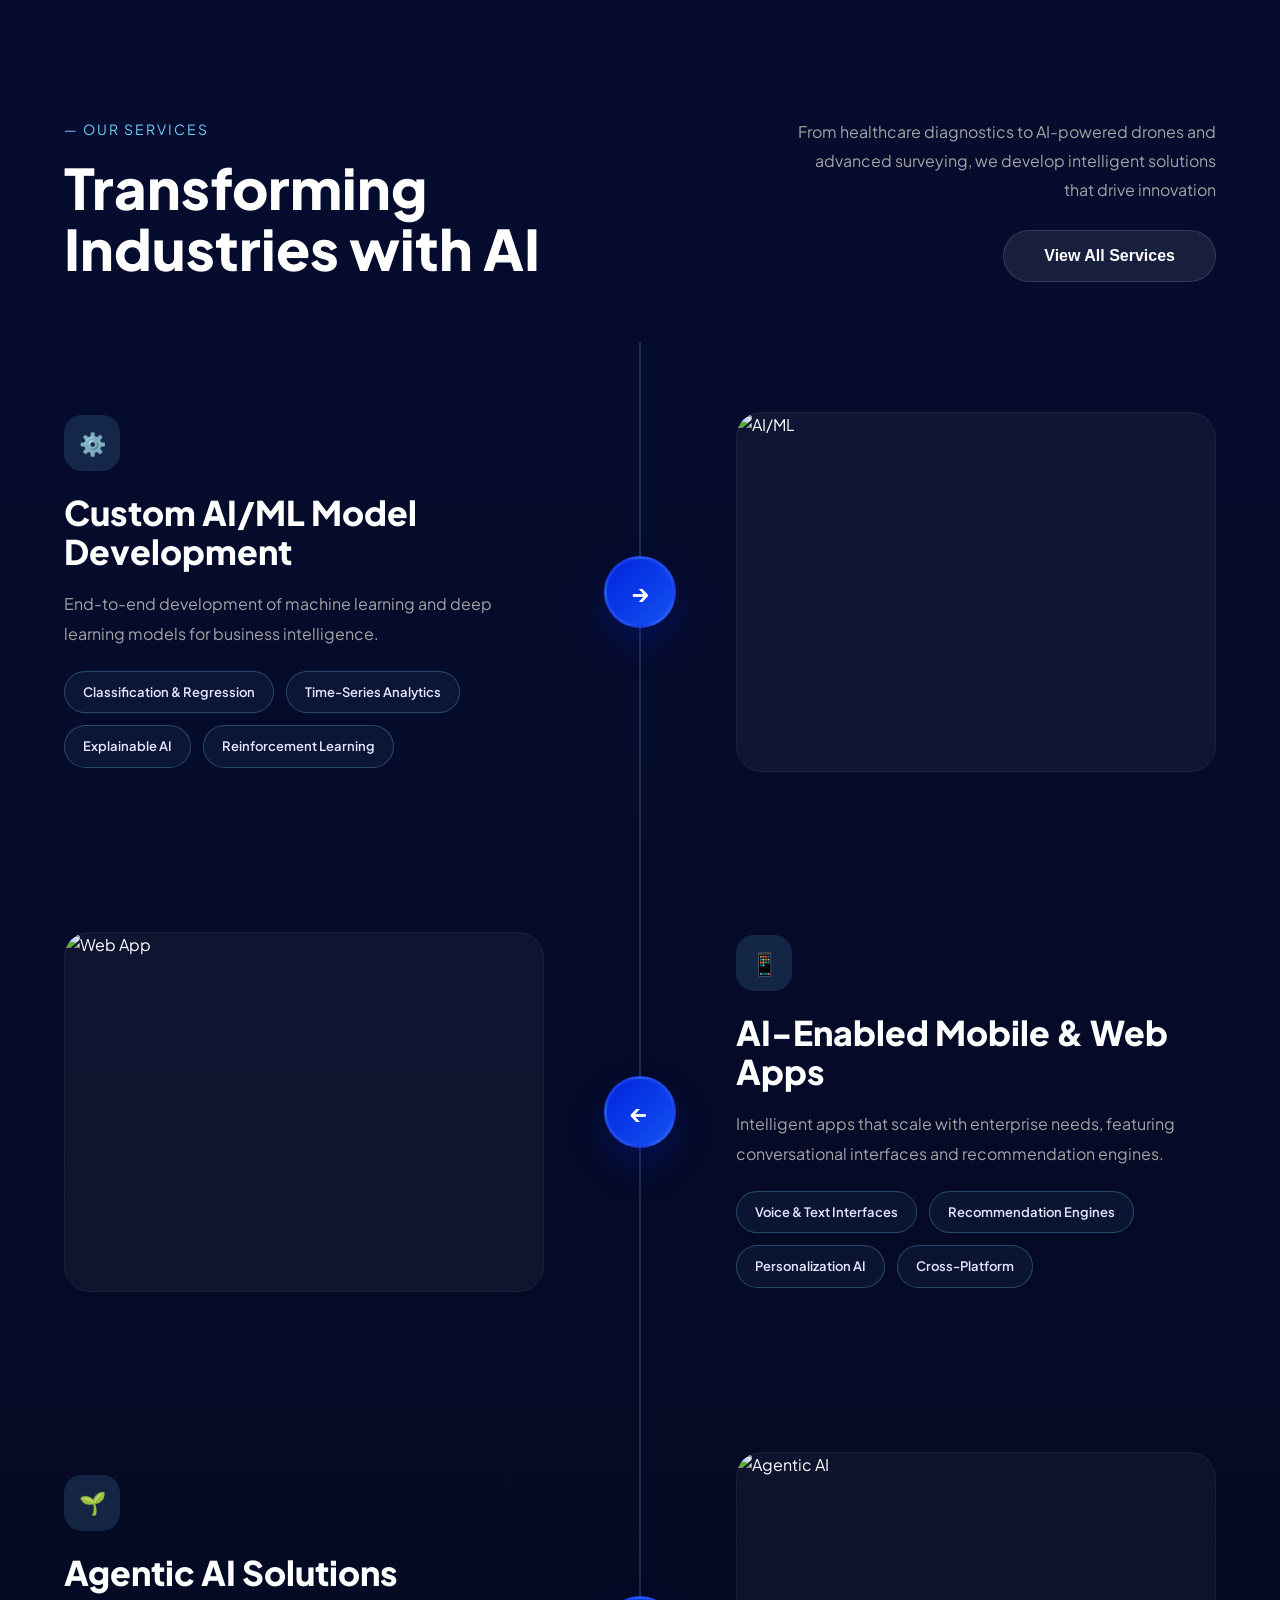
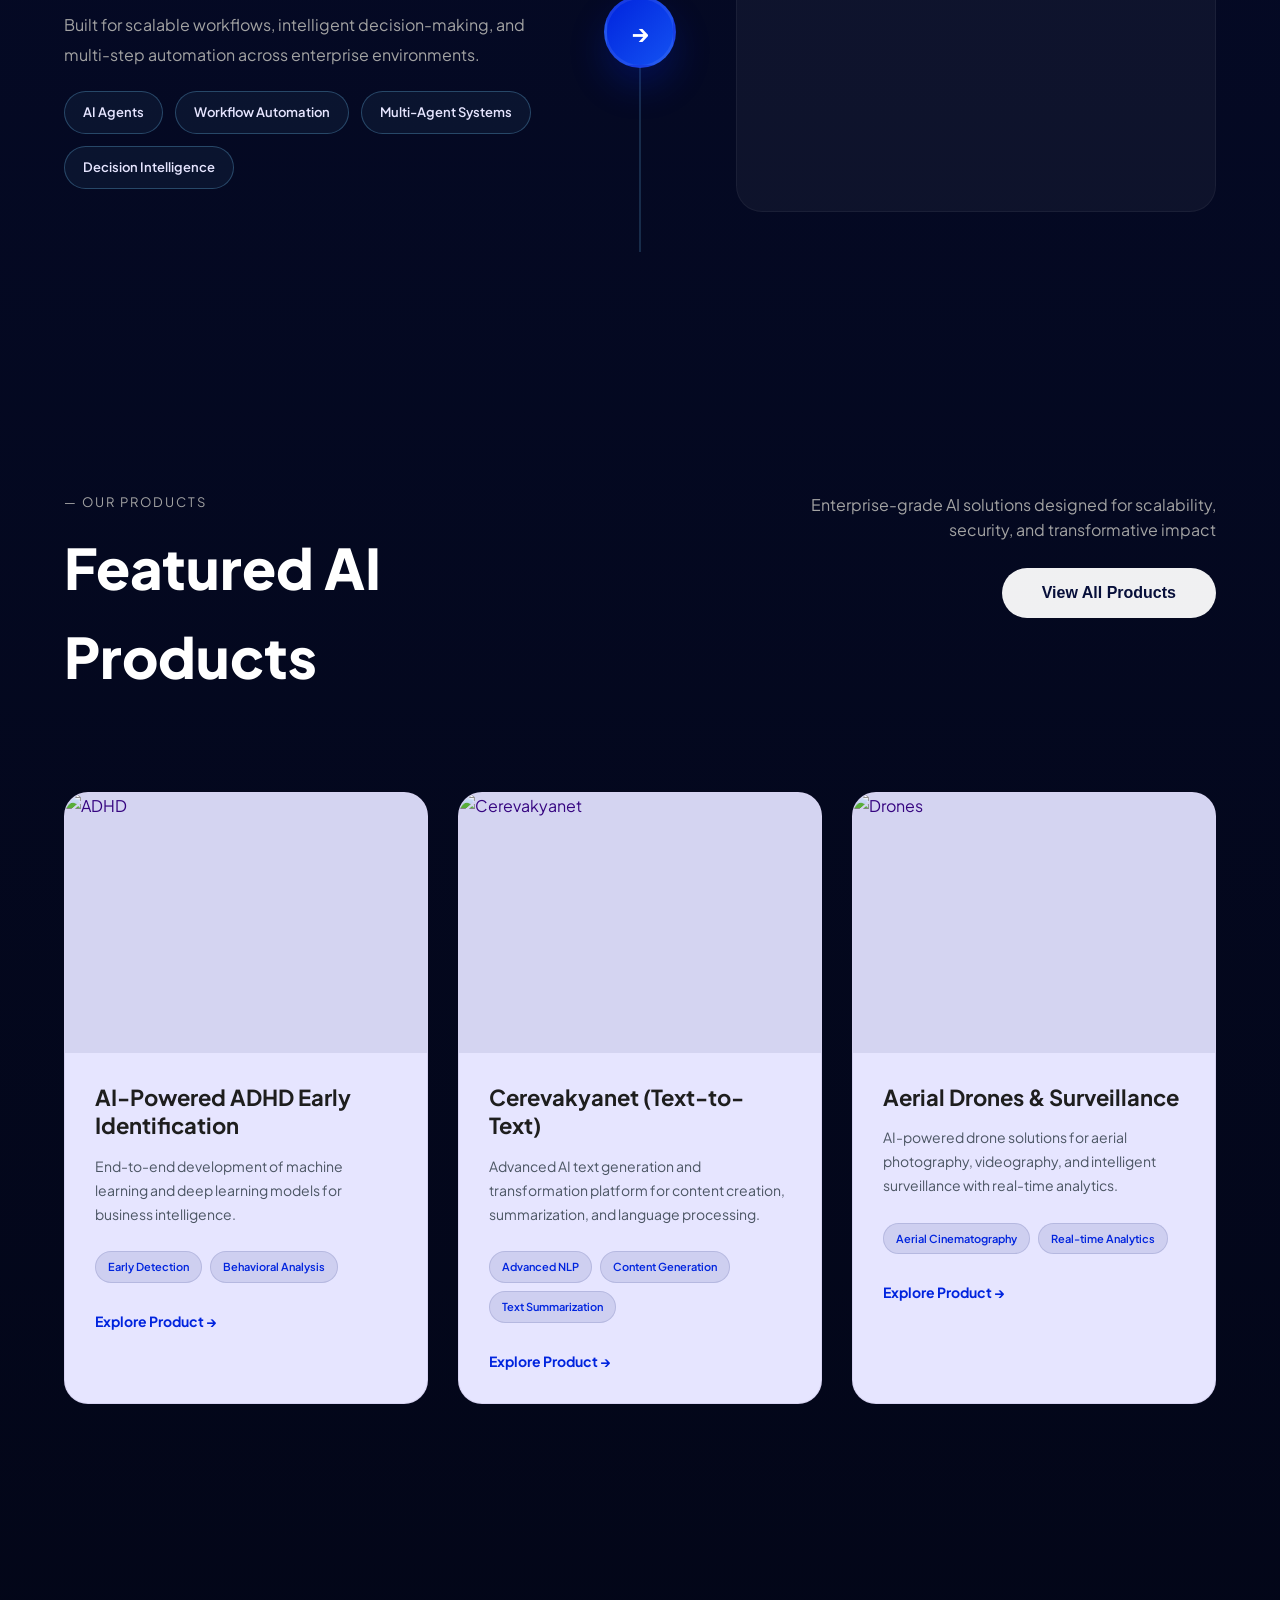
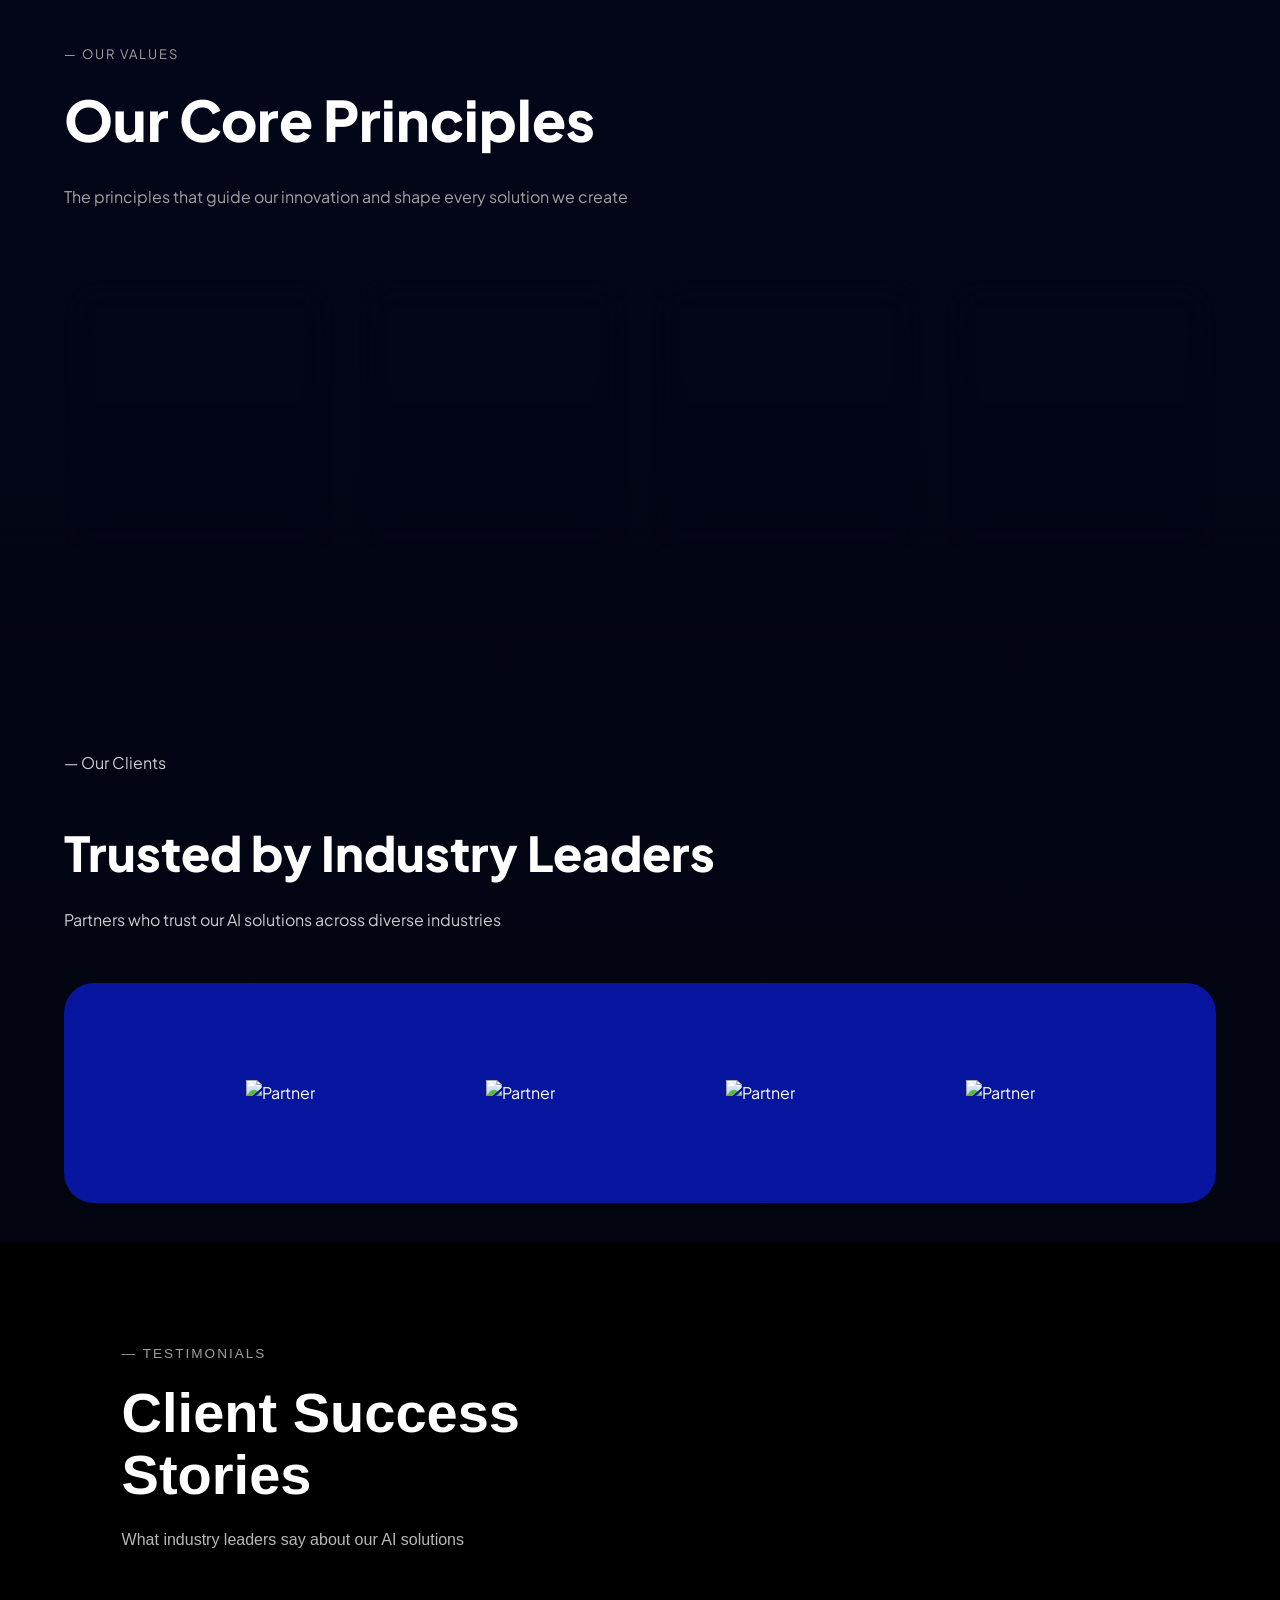
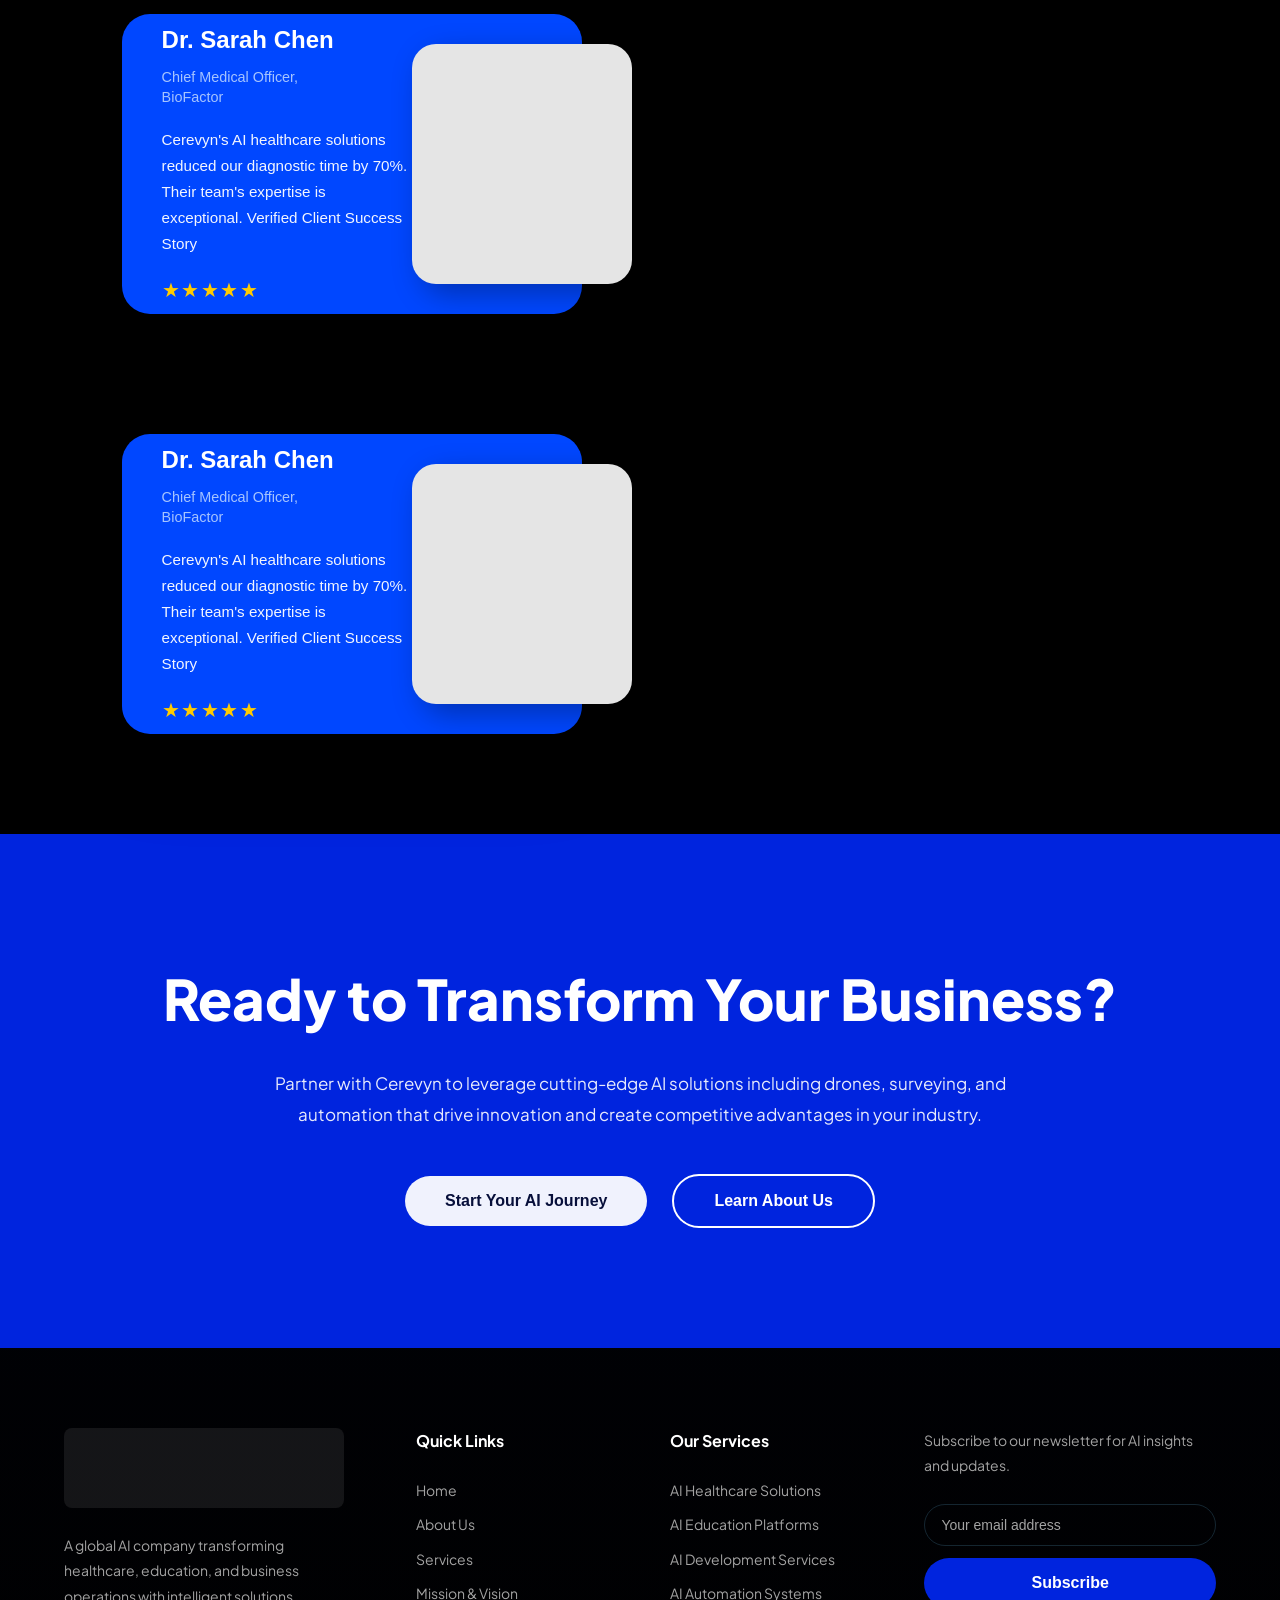
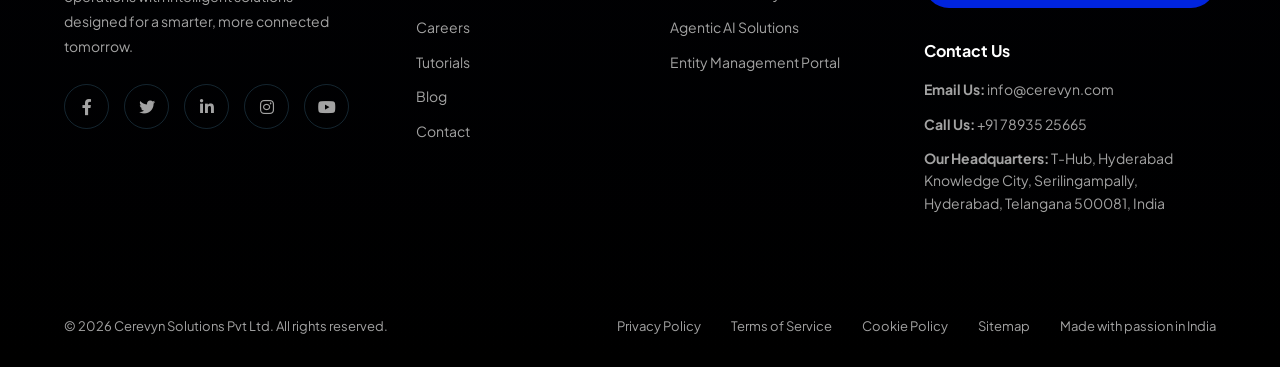
==== commit 02614f00: "Describe your changes" ====
--- a/index.html
+++ b/index.html
@@ -395,9 +395,9 @@
             background: #E6E5FF;
             border-radius: 24px; 
             overflow: hidden;
-            color: #1E1E1E; 
+            color: #360580; 
             transition: 0.4s ease;
-            border: 1px solid rgba(0, 0, 0, 0.08);
+            border: 1px solid rgba(39, 3, 96, 0.08);
         }
         .prod-card:hover { 
             transform: translateY(-10px);
@@ -406,7 +406,7 @@
         .prod-img { 
             width: 100%; 
             height: 260px; 
-            background: rgba(7, 15, 58, 0.08); 
+            background: rgba(2, 14, 79, 0.08); 
             overflow: hidden;
         }
         .prod-img img { 
@@ -437,13 +437,13 @@
             margin-bottom: 25px;
         }
         .prod-tag { 
-            background: rgba(0, 36, 222, 0.10);
+            background: rgba(6, 23, 110, 0.1);
             color: #0024DE;
             padding: 6px 12px;
             border-radius: 50px;
             font-size: 11px;
             font-weight: 600;
-            border: 1px solid rgba(0, 36, 222, 0.12);
+            border: 1px solid rgba(7, 23, 104, 0.12);
         }
         .prod-link { 
             color: #0024DE; 
@@ -534,7 +534,7 @@
             justify-content: center;
             font-size: 24px; 
             color: white;
-            background: rgba(255, 255, 255, 0.12);
+            background: rgba(9, 3, 90, 0.12);
             border-radius: 18px;
         }
         .principle-card h4 { font-size: 20px; font-weight: 700; margin-bottom: 12px; color: white; }
